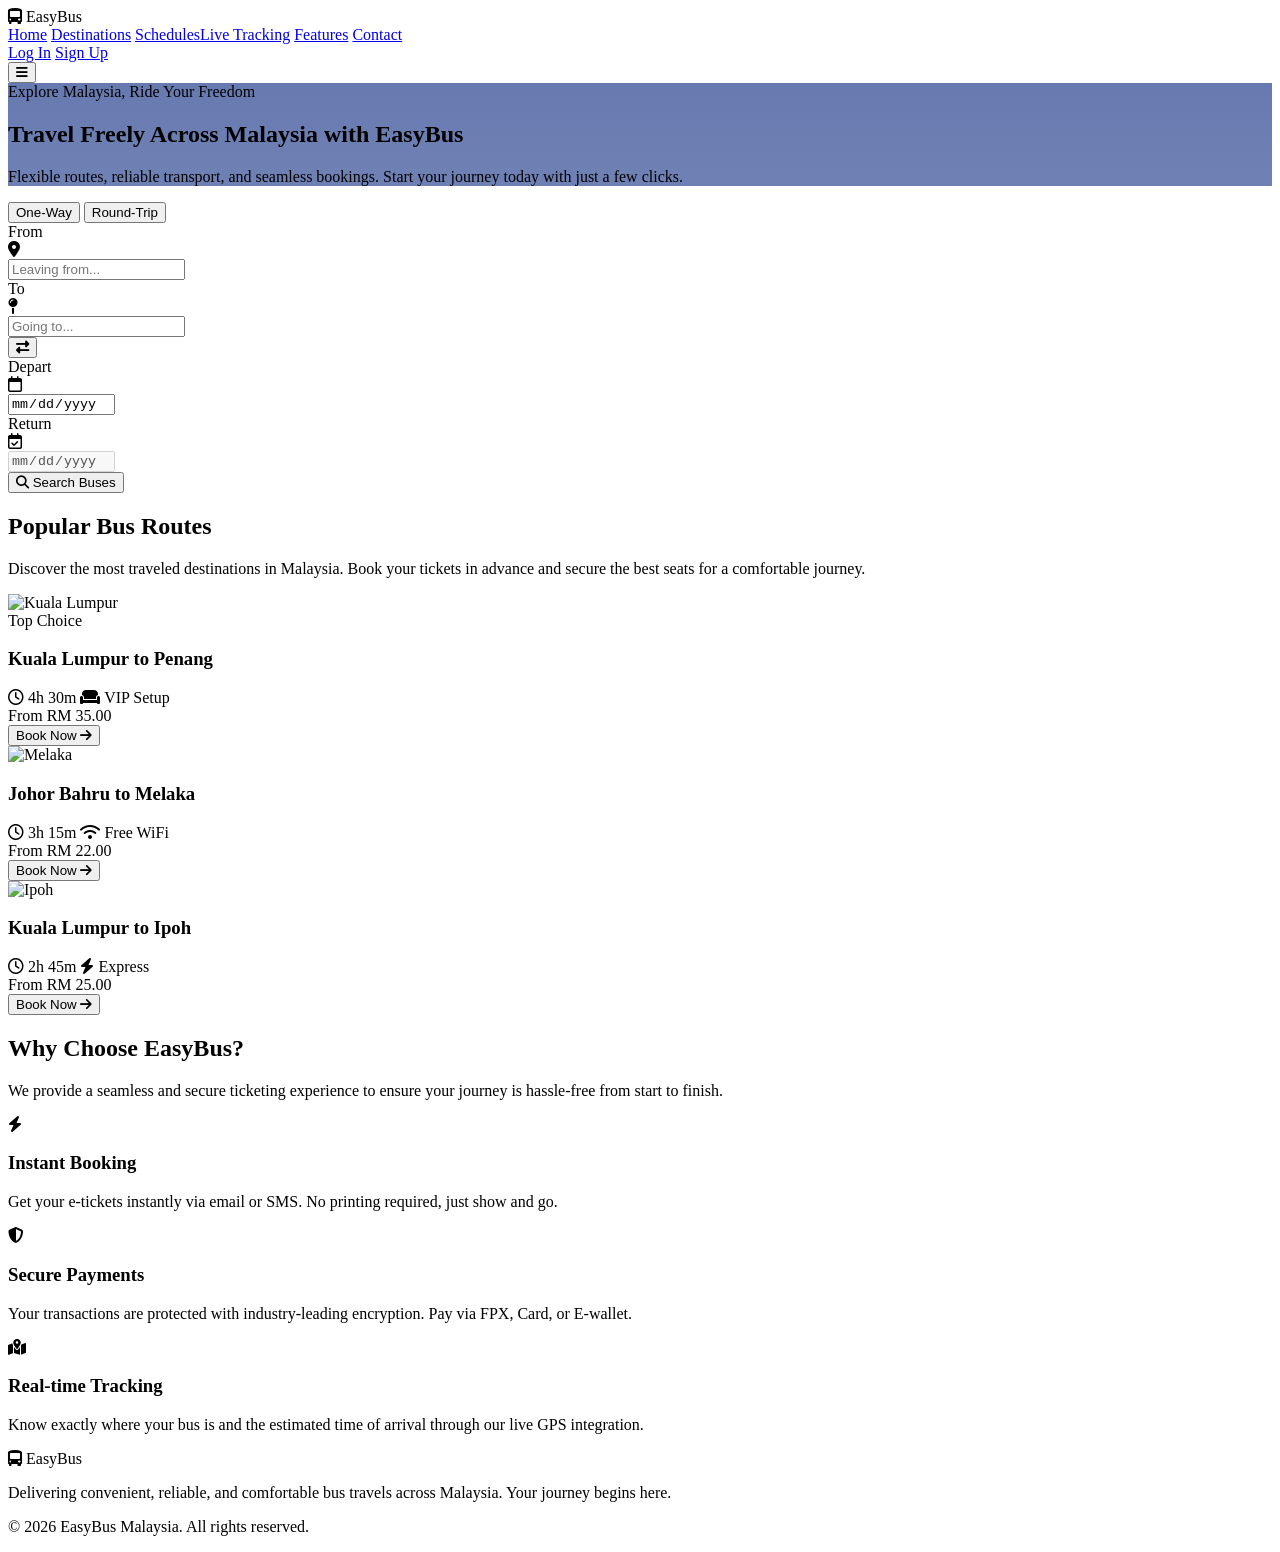
==== frontend/index.html @ eb23461d "Add new frontend pages for schedules, seat selection, and tracking - Created schedules.html for redi" ====
<!DOCTYPE html>
<html lang="en" class="scroll-smooth">
<head>
    <meta charset="UTF-8">
    <meta name="viewport" content="width=device-width, initial-scale=1.0">
    <title>EasyBus | Travel Freely Across Malaysia</title>
    
    <!-- Google Fonts: Poppins for headings, Inter for body -->
    <link href="https://fonts.googleapis.com/css2?family=Inter:wght@300;400;500;600&family=Poppins:wght@500;600;700;800&display=swap" rel="stylesheet">
    
    <!-- Tailwind CSS -->
    <script src="https://cdn.tailwindcss.com"></script>
    
    <!-- FontAwesome for Icons -->
    <link rel="stylesheet" href="https://cdnjs.cloudflare.com/ajax/libs/font-awesome/6.4.0/css/all.min.css">
    
    <!-- Tailwind Configuration -->
    <script>
        tailwind.config = {
            theme: {
                extend: {
                    fontFamily: {
                        sans: ['Inter', 'sans-serif'],
                        heading: ['Poppins', 'sans-serif'],
                    },
                    colors: {
                        primary: '#1e3a8a', // Deep Blue
                        primaryLight: '#3b82f6',
                        accent: '#f59e0b', // Vibrant Amber/Orange
                        accentHover: '#d97706',
                    }
                }
            }
        }
    </script>
    <style>
        /* Custom styles for input date icons */
        input[type="date"]::-webkit-calendar-picker-indicator {
            background: transparent;
            bottom: 0;
            color: transparent;
            cursor: pointer;
            height: auto;
            left: 0;
            position: absolute;
            right: 0;
            top: 0;
            width: auto;
        }
        
        .hero-pattern {
            background-image: linear-gradient(rgba(30, 58, 138, 0.7), rgba(30, 58, 138, 0.4)), url('https://images.unsplash.com/photo-1544620347-c4fd4a3d5957?q=80&w=2069&auto=format&fit=crop');
            background-size: cover;
            background-position: center;
            background-attachment: fixed;
        }
        
        .image-zoom:hover img {
            transform: scale(1.05);
        }
    </style>
</head>
<body class="bg-gray-50 text-gray-800 antialiased font-sans">

    <!-- Navigation Bar -->
    <nav class="absolute w-full z-50 transition-all duration-300 bg-transparent border-b border-white/20">
        <div class="max-w-7xl mx-auto px-4 sm:px-6 lg:px-8">
            <div class="flex justify-between items-center h-20">
                <!-- Logo -->
                <div class="flex-shrink-0 flex items-center cursor-pointer">
                    <i class="fa-solid fa-bus-simple text-3xl text-accent mr-2"></i>
                    <span class="font-heading font-bold text-2xl text-white tracking-tight">Easy<span class="text-accent">Bus</span></span>
                </div>
                
                <!-- Desktop Menu -->
                <div class="hidden md:flex space-x-8 items-center">
                    <a href="index.html" class="text-white hover:text-accent transition-colors font-medium">Home</a>
                    <a href="#destinations" class="text-white hover:text-accent transition-colors font-medium">Destinations</a>
                    <a href="schedule-list.html" class="text-white hover:text-accent transition-colors font-medium">Schedules</a><a href="tracking.html" class="text-white hover:text-accent transition-colors font-medium">Live Tracking</a>
                    <a href="#features" class="text-white hover:text-accent transition-colors font-medium">Features</a>
                    <a href="#" class="text-white hover:text-accent transition-colors font-medium">Contact</a>
                </div>
                
                <!-- Auth Buttons -->
                <div class="hidden md:flex items-center space-x-4">
                    <a href="#" class="text-white font-medium hover:text-accent transition-colors">Log In</a>
                    <a href="#" class="bg-accent hover:bg-accentHover text-white px-5 py-2.5 rounded-full font-medium transition-colors shadow-lg shadow-accent/30">
                        Sign Up
                    </a>
                </div>

                <!-- Mobile menu button -->
                <div class="md:hidden flex items-center">
                    <button class="text-white hover:text-accent focus:outline-none">
                        <i class="fa-solid fa-bars text-2xl"></i>
                    </button>
                </div>
            </div>
        </div>
    </nav>

    <!-- Hero Section -->
    <section class="relative pt-32 pb-48 lg:pt-48 lg:pb-64 hero-pattern flex items-center justify-center text-center px-4">
        <div class="max-w-4xl mx-auto relative z-10">
            <span class="block text-accent font-bold tracking-wider uppercase mb-3 text-sm md:text-base">Explore Malaysia, Ride Your Freedom</span>
            <h1 class="text-4xl md:text-6xl lg:text-7xl font-heading font-bold text-white leading-tight mb-6 drop-shadow-lg">
                Travel Freely Across Malaysia with EasyBus
            </h1>
            <p class="text-lg md:text-xl text-gray-200 mb-10 drop-shadow max-w-2xl mx-auto">
                Flexible routes, reliable transport, and seamless bookings. Start your journey today with just a few clicks.
            </p>
        </div>
    </section>

    <!-- Search Widget (Overlapping Hero) -->
    <section class="relative z-20 max-w-6xl mx-auto px-4 sm:px-6 lg:px-8 -mt-32 lg:-mt-24 mb-20">
        <div class="bg-white rounded-2xl shadow-2xl p-6 lg:p-8 border border-gray-100">
            
            <!-- Tabs -->
            <div class="flex space-x-6 border-b border-gray-200 mb-6 pb-2">
                <button id="tab-one-way" class="text-primary border-b-2 border-primary font-semibold pb-2 px-1 focus:outline-none transition-colors" onclick="setTripType('one-way')">
                    One-Way
                </button>
                <button id="tab-round-trip" class="text-gray-400 border-b-2 border-transparent hover:text-primary font-medium pb-2 px-1 focus:outline-none transition-colors" onclick="setTripType('round-trip')">
                    Round-Trip
                </button>
            </div>

            <!-- Search Form -->
            <form class="grid grid-cols-1 md:grid-cols-2 lg:grid-cols-5 gap-4 items-end">
                
                <!-- From -->
                <div class="relative">
                    <label class="block text-xs font-semibold text-gray-500 uppercase tracking-wide mb-2">From</label>
                    <div class="relative">
                        <div class="absolute inset-y-0 left-0 pl-3 flex items-center pointer-events-none">
                            <i class="fa-solid fa-location-dot text-gray-400"></i>
                        </div>
                        <input type="text" placeholder="Leaving from..." class="w-full pl-10 pr-3 py-3 border border-gray-300 rounded-lg focus:ring-2 focus:ring-primaryLight focus:border-primaryLight outline-none transition-all text-sm font-medium">
                    </div>
                </div>

                <!-- To -->
                <div class="relative">
                    <label class="block text-xs font-semibold text-gray-500 uppercase tracking-wide mb-2">To</label>
                    <div class="relative">
                        <div class="absolute inset-y-0 left-0 pl-3 flex items-center pointer-events-none">
                            <i class="fa-solid fa-map-pin text-gray-400"></i>
                        </div>
                        <input type="text" placeholder="Going to..." class="w-full pl-10 pr-3 py-3 border border-gray-300 rounded-lg focus:ring-2 focus:ring-primaryLight focus:border-primaryLight outline-none transition-all text-sm font-medium">
                    </div>
                    <!-- Swap Button -->
                    <button type="button" class="hidden lg:flex absolute top-8 -left-6 bg-white border border-gray-200 rounded-full w-8 h-8 items-center justify-center text-primary hover:bg-gray-50 shadow-sm z-10 transition-transform hover:scale-110">
                        <i class="fa-solid fa-right-left"></i>
                    </button>
                </div>

                <!-- Departure Date -->
                <div class="relative">
                    <label class="block text-xs font-semibold text-gray-500 uppercase tracking-wide mb-2">Depart</label>
                    <div class="relative">
                        <div class="absolute inset-y-0 left-0 pl-3 flex items-center pointer-events-none">
                            <i class="fa-regular fa-calendar text-gray-400"></i>
                        </div>
                        <input type="date" class="w-full pl-10 pr-3 py-3 border border-gray-300 rounded-lg focus:ring-2 focus:ring-primaryLight focus:border-primaryLight outline-none transition-all text-sm font-medium text-gray-700 bg-white">
                    </div>
                </div>

                <!-- Return Date -->
                <div class="relative opacity-50" id="return-date-container">
                    <label class="block text-xs font-semibold text-gray-500 uppercase tracking-wide mb-2">Return</label>
                    <div class="relative">
                        <div class="absolute inset-y-0 left-0 pl-3 flex items-center pointer-events-none">
                            <i class="fa-regular fa-calendar-check text-gray-400"></i>
                        </div>
                        <input type="date" id="return-date" disabled class="w-full pl-10 pr-3 py-3 border border-gray-300 rounded-lg focus:ring-2 focus:ring-primaryLight focus:border-primaryLight outline-none transition-all text-sm font-medium text-gray-700 bg-gray-50 cursor-not-allowed">
                    </div>
                </div>

                <!-- Search Button & Passengers -->
                <div class="relative flex flex-col justify-end">
                    <button type="button" onclick="window.location.href='schedule-list.html'" class="w-full bg-accent hover:bg-accentHover text-white py-3 px-4 rounded-lg font-bold text-lg transition-all shadow-lg shadow-accent/30 flex items-center justify-center gap-2 h-[46px] cursor-pointer">
                        <i class="fa-solid fa-magnifying-glass"></i> Search Buses
                    </button>
                </div>

            </form>
        </div>
    </section>

    <!-- Popular Routes Section -->
    <section id="destinations" class="py-16 bg-gray-50">
        <div class="max-w-7xl mx-auto px-4 sm:px-6 lg:px-8">
            <div class="text-center mb-12">
                <h2 class="text-3xl md:text-4xl font-heading font-bold text-primary mb-4">Popular Bus Routes</h2>
                <p class="text-gray-500 max-w-2xl mx-auto">Discover the most traveled destinations in Malaysia. Book your tickets in advance and secure the best seats for a comfortable journey.</p>
            </div>

            <div class="grid grid-cols-1 md:grid-cols-3 gap-8">
                
                <!-- Card 1 -->
                <div class="bg-white rounded-2xl overflow-hidden shadow-md hover:shadow-xl transition-shadow duration-300 image-zoom border border-gray-100 group">
                    <div class="h-56 overflow-hidden relative">
                        <img src="https://images.unsplash.com/photo-1596422846543-74c6fc0e240e?q=80&w=2000&auto=format&fit=crop" alt="Kuala Lumpur" class="w-full h-full object-cover transition-transform duration-500">
                        <div class="absolute top-4 right-4 bg-white/90 backdrop-blur px-3 py-1 rounded-full text-xs font-bold text-primary shadow-sm">
                            Top Choice
                        </div>
                    </div>
                    <div class="p-6">
                        <div class="flex justify-between items-center mb-2">
                            <h3 class="text-xl font-bold text-gray-800">Kuala Lumpur to Penang</h3>
                        </div>
                        <div class="flex items-center gap-4 text-sm text-gray-500 mb-4">
                            <span class="flex items-center gap-1"><i class="fa-regular fa-clock text-accent"></i> 4h 30m</span>
                            <span class="flex items-center gap-1"><i class="fa-solid fa-couch text-accent"></i> VIP Setup</span>
                        </div>
                        <div class="flex justify-between items-center mt-4 pt-4 border-t border-gray-100">
                            <div class="text-gray-500 text-sm">From <span class="text-xl font-bold text-primary block">RM 35.00</span></div>
                            <button onclick="window.location.href='seat-selection.html'" class="text-accent font-semibold group-hover:text-primary transition-colors flex items-center gap-2 cursor-pointer">Book Now <i class="fa-solid fa-arrow-right"></i></button>
                        </div>
                    </div>
                </div>

                <!-- Card 2 -->
                <div class="bg-white rounded-2xl overflow-hidden shadow-md hover:shadow-xl transition-shadow duration-300 image-zoom border border-gray-100 group">
                    <div class="h-56 overflow-hidden relative">
                        <img src="https://images.unsplash.com/photo-1582298681142-83b63294c653?q=80&w=2000&auto=format&fit=crop" alt="Melaka" class="w-full h-full object-cover transition-transform duration-500">
                    </div>
                    <div class="p-6">
                        <div class="flex justify-between items-center mb-2">
                            <h3 class="text-xl font-bold text-gray-800">Johor Bahru to Melaka</h3>
                        </div>
                        <div class="flex items-center gap-4 text-sm text-gray-500 mb-4">
                            <span class="flex items-center gap-1"><i class="fa-regular fa-clock text-accent"></i> 3h 15m</span>
                            <span class="flex items-center gap-1"><i class="fa-solid fa-wifi text-accent"></i> Free WiFi</span>
                        </div>
                        <div class="flex justify-between items-center mt-4 pt-4 border-t border-gray-100">
                            <div class="text-gray-500 text-sm">From <span class="text-xl font-bold text-primary block">RM 22.00</span></div>
                            <button onclick="window.location.href='seat-selection.html'" class="text-accent font-semibold group-hover:text-primary transition-colors flex items-center gap-2 cursor-pointer">Book Now <i class="fa-solid fa-arrow-right"></i></button>
                        </div>
                    </div>
                </div>

                <!-- Card 3 -->
                <div class="bg-white rounded-2xl overflow-hidden shadow-md hover:shadow-xl transition-shadow duration-300 image-zoom border border-gray-100 group">
                    <div class="h-56 overflow-hidden relative">
                        <img src="https://images.unsplash.com/photo-1528644498305-65c2763f03a6?q=80&w=2000&auto=format&fit=crop" alt="Ipoh" class="w-full h-full object-cover transition-transform duration-500">
                    </div>
                    <div class="p-6">
                        <div class="flex justify-between items-center mb-2">
                            <h3 class="text-xl font-bold text-gray-800">Kuala Lumpur to Ipoh</h3>
                        </div>
                        <div class="flex items-center gap-4 text-sm text-gray-500 mb-4">
                            <span class="flex items-center gap-1"><i class="fa-regular fa-clock text-accent"></i> 2h 45m</span>
                            <span class="flex items-center gap-1"><i class="fa-solid fa-bolt text-accent"></i> Express</span>
                        </div>
                        <div class="flex justify-between items-center mt-4 pt-4 border-t border-gray-100">
                            <div class="text-gray-500 text-sm">From <span class="text-xl font-bold text-primary block">RM 25.00</span></div>
                            <button onclick="window.location.href='seat-selection.html'" class="text-accent font-semibold group-hover:text-primary transition-colors flex items-center gap-2 cursor-pointer">Book Now <i class="fa-solid fa-arrow-right"></i></button>
                        </div>
                    </div>
                </div>

            </div>
        </div>
    </section>

    <!-- Interactive Features Section -->
    <section id="features" class="py-16 bg-white border-t border-gray-100">
        <div class="max-w-7xl mx-auto px-4 sm:px-6 lg:px-8">
            <div class="text-center mb-16">
                <h2 class="text-3xl md:text-4xl font-heading font-bold text-primary mb-4">Why Choose EasyBus?</h2>
                <p class="text-gray-500 max-w-2xl mx-auto">We provide a seamless and secure ticketing experience to ensure your journey is hassle-free from start to finish.</p>
            </div>

            <div class="grid grid-cols-1 md:grid-cols-3 gap-10 text-center">
                <!-- Feature 1 -->
                <div class="p-6 rounded-2xl hover:bg-gray-50 transition-colors">
                    <div class="w-20 h-20 mx-auto bg-blue-50 text-primary rounded-full flex items-center justify-center text-3xl mb-6 shadow-sm">
                        <i class="fa-solid fa-bolt"></i>
                    </div>
                    <h3 class="text-xl font-bold text-gray-800 mb-3">Instant Booking</h3>
                    <p class="text-gray-500">Get your e-tickets instantly via email or SMS. No printing required, just show and go.</p>
                </div>

                <!-- Feature 2 -->
                <div class="p-6 rounded-2xl hover:bg-gray-50 transition-colors">
                    <div class="w-20 h-20 mx-auto bg-blue-50 text-primary rounded-full flex items-center justify-center text-3xl mb-6 shadow-sm">
                        <i class="fa-solid fa-shield-halved"></i>
                    </div>
                    <h3 class="text-xl font-bold text-gray-800 mb-3">Secure Payments</h3>
                    <p class="text-gray-500">Your transactions are protected with industry-leading encryption. Pay via FPX, Card, or E-wallet.</p>
                </div>

                <!-- Feature 3 -->
                <div class="p-6 rounded-2xl hover:bg-gray-50 transition-colors">
                    <div class="w-20 h-20 mx-auto bg-blue-50 text-primary rounded-full flex items-center justify-center text-3xl mb-6 shadow-sm">
                        <i class="fa-solid fa-map-location-dot"></i>
                    </div>
                    <h3 class="text-xl font-bold text-gray-800 mb-3">Real-time Tracking</h3>
                    <p class="text-gray-500">Know exactly where your bus is and the estimated time of arrival through our live GPS integration.</p>
                </div>
            </div>
        </div>
    </section>

    <!-- Footer -->
    <footer class="bg-primary text-white py-12 border-t-4 border-accent">
        <div class="max-w-7xl mx-auto px-4 sm:px-6 lg:px-8 text-center md:text-left flex flex-col md:flex-row justify-between items-center gap-6">
            <div>
                <div class="flex items-center justify-center md:justify-start mb-4">
                    <i class="fa-solid fa-bus-simple text-2xl text-accent mr-2"></i>
                    <span class="font-heading font-bold text-xl text-white tracking-tight">Easy<span class="text-accent">Bus</span></span>
                </div>
                <p class="text-blue-200 text-sm max-w-sm">Delivering convenient, reliable, and comfortable bus travels across Malaysia. Your journey begins here.</p>
            </div>
            
            <div class="text-blue-200 text-sm">
                <p>&copy; 2026 EasyBus Malaysia. All rights reserved.</p>
            </div>
        </div>
    </footer>

    <!-- Interactive Script -->
    <script>
        // Simple logic to toggle Return Date field based on trip type
        function setTripType(type) {
            const oneWayTab = document.getElementById('tab-one-way');
            const roundTripTab = document.getElementById('tab-round-trip');
            const returnContainer = document.getElementById('return-date-container');
            const returnInput = document.getElementById('return-date');

            if (type === 'one-way') {
                // Style Active Tab
                oneWayTab.classList.add('text-primary', 'border-primary', 'font-semibold');
                oneWayTab.classList.remove('text-gray-400', 'border-transparent', 'font-medium');
                
                // Style Inactive Tab
                roundTripTab.classList.remove('text-primary', 'border-primary', 'font-semibold');
                roundTripTab.classList.add('text-gray-400', 'border-transparent', 'font-medium');
                
                // Disable Return Date
                returnContainer.classList.add('opacity-50');
                returnInput.disabled = true;
                returnInput.classList.add('bg-gray-50', 'cursor-not-allowed');
                returnInput.classList.remove('bg-white');
                returnInput.value = "";
                
            } else {
                // Style Active Tab
                roundTripTab.classList.add('text-primary', 'border-primary', 'font-semibold');
                roundTripTab.classList.remove('text-gray-400', 'border-transparent', 'font-medium');
                
                // Style Inactive Tab
                oneWayTab.classList.remove('text-primary', 'border-primary', 'font-semibold');
                oneWayTab.classList.add('text-gray-400', 'border-transparent', 'font-medium');
                
                // Enable Return Date
                returnContainer.classList.remove('opacity-50');
                returnInput.disabled = false;
                returnInput.classList.remove('bg-gray-50', 'cursor-not-allowed');
                returnInput.classList.add('bg-white');
            }
        }
    </script>
</body>
</html>
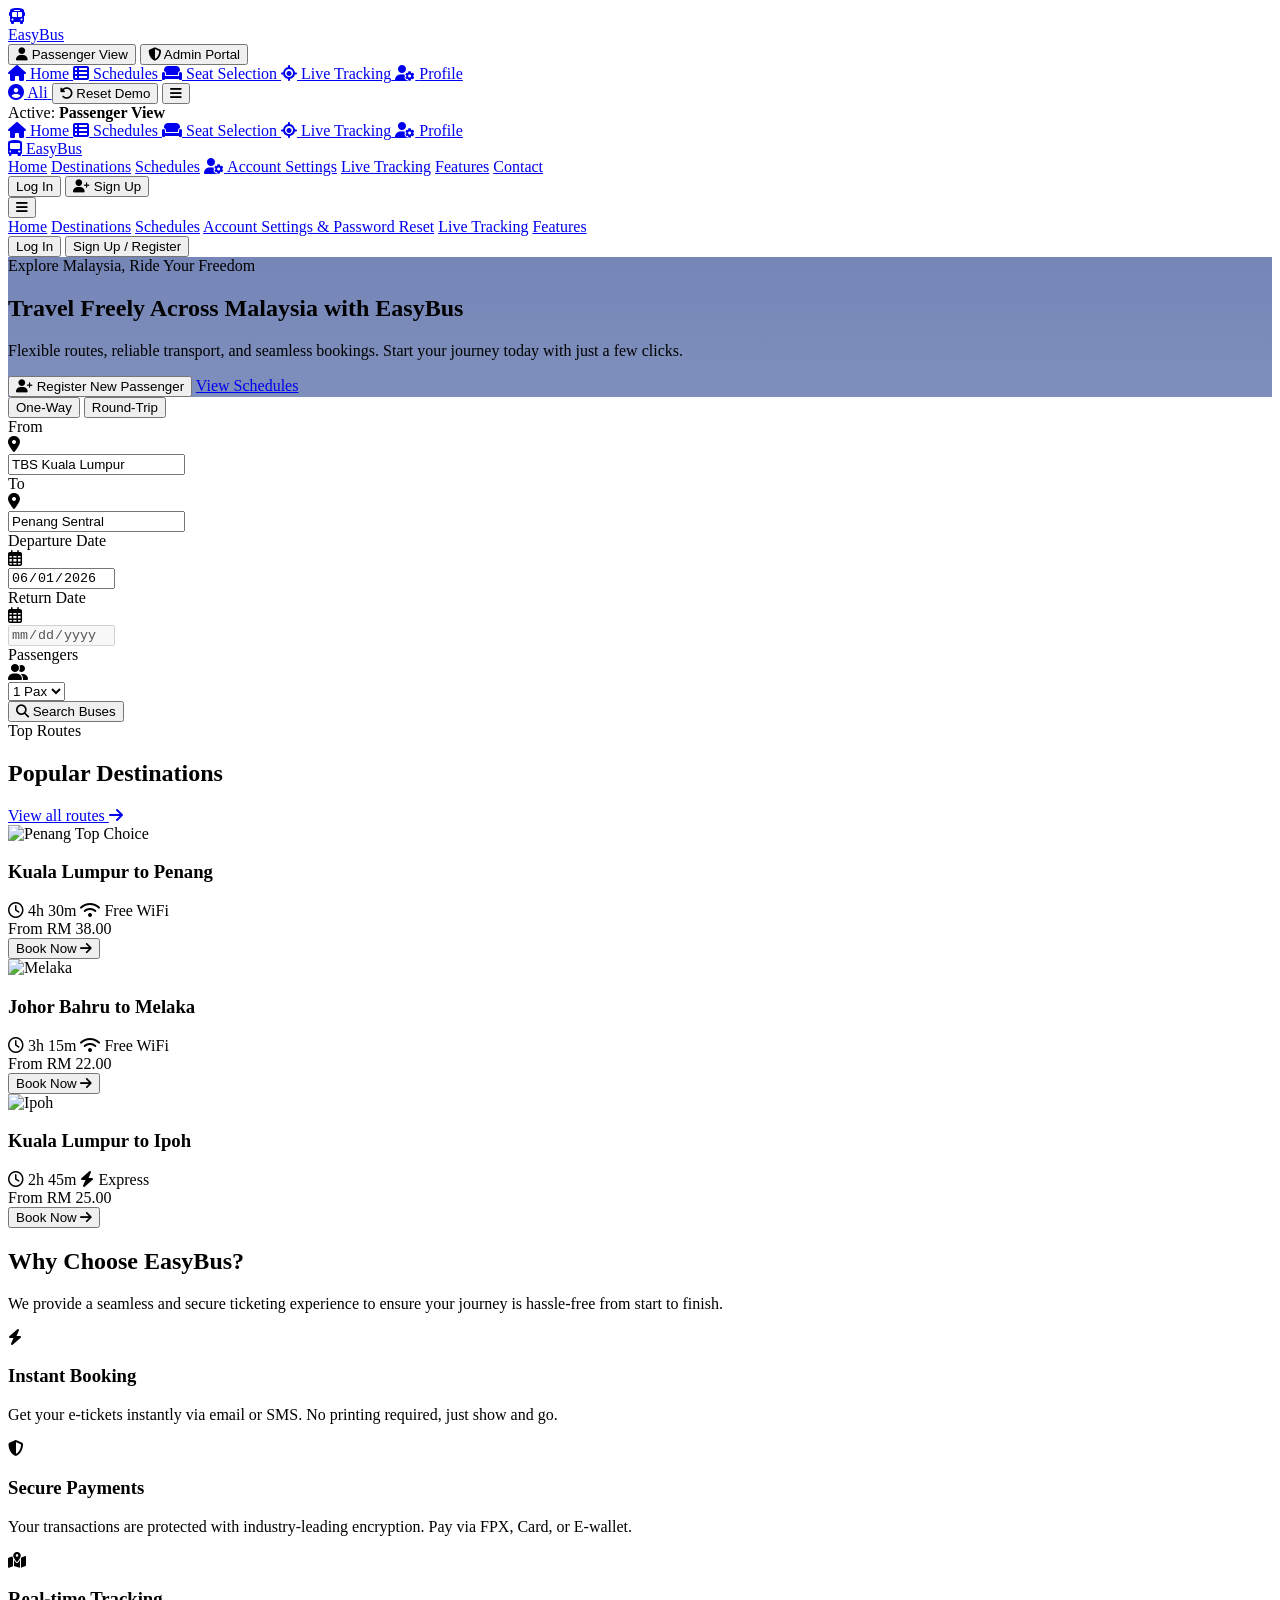
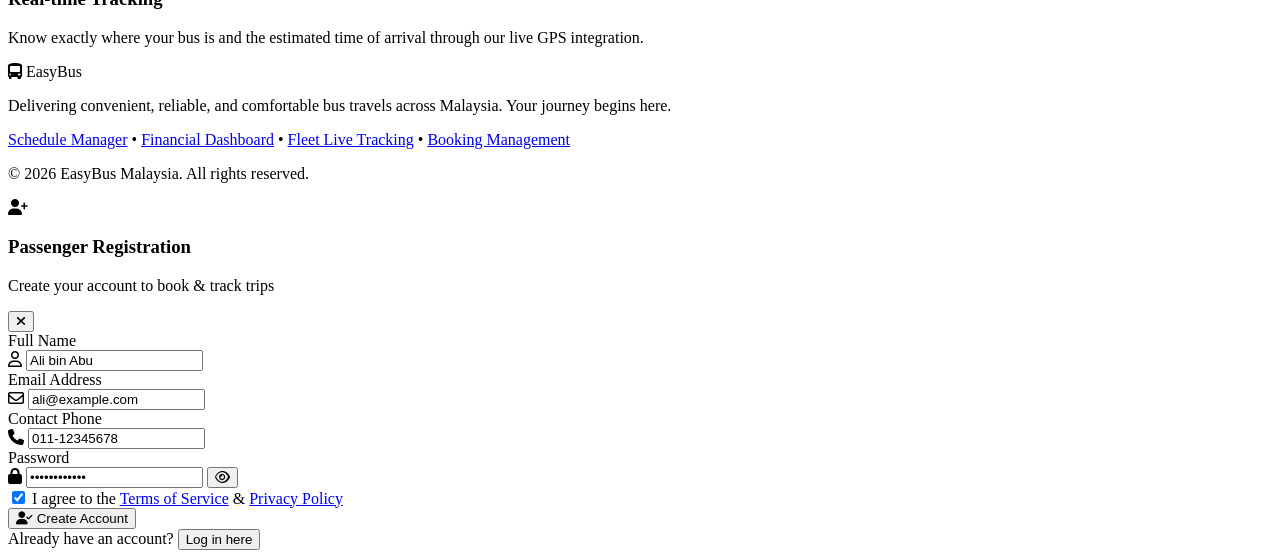
==== commit 951363c3: "Add financial dashboard and fleet registration panel HTML files - Created `financial-dashboard.html`" ====
--- a/frontend/index.html
+++ b/frontend/index.html
@@ -6,7 +6,7 @@
     <title>EasyBus | Travel Freely Across Malaysia</title>
     
     <!-- Google Fonts: Poppins for headings, Inter for body -->
-    <link href="https://fonts.googleapis.com/css2?family=Inter:wght@300;400;500;600&family=Poppins:wght@500;600;700;800&display=swap" rel="stylesheet">
+    <link href="https://fonts.googleapis.com/css2?family=Inter:wght@300;400;500;600;700&family=Poppins:wght@500;600;700;800&display=swap" rel="stylesheet">
     
     <!-- Tailwind CSS -->
     <script src="https://cdn.tailwindcss.com"></script>
@@ -33,6 +33,10 @@
             }
         }
     </script>
+    <!-- EasyBus State Store & Unified Navigation -->
+    <script src="assets/js/easybus-store.js"></script>
+    <script src="assets/js/easybus-nav.js"></script>
+
     <style>
         /* Custom styles for input date icons */
         input[type="date"]::-webkit-calendar-picker-indicator {
@@ -58,43 +62,79 @@
         .image-zoom:hover img {
             transform: scale(1.05);
         }
+
+        /* Toast slide animation */
+        @keyframes slideIn {
+            from { transform: translateY(-100%) scale(0.9); opacity: 0; }
+            to { transform: translateY(0) scale(1); opacity: 1; }
+        }
+        .toast-animate {
+            animation: slideIn 0.3s cubic-bezier(0.16, 1, 0.3, 1) forwards;
+        }
     </style>
 </head>
-<body class="bg-gray-50 text-gray-800 antialiased font-sans">
+<body class="bg-gray-50 text-gray-800 antialiased font-sans selection:bg-accent selection:text-white">
+
+    <!-- Toast Notification Container -->
+    <div id="toastContainer" class="fixed top-5 right-5 z-50 flex flex-col gap-3 max-w-sm w-full pointer-events-none"></div>
 
     <!-- Navigation Bar -->
-    <nav class="absolute w-full z-50 transition-all duration-300 bg-transparent border-b border-white/20">
+    <nav class="absolute w-full z-40 transition-all duration-300 bg-transparent border-b border-white/20">
         <div class="max-w-7xl mx-auto px-4 sm:px-6 lg:px-8">
             <div class="flex justify-between items-center h-20">
                 <!-- Logo -->
-                <div class="flex-shrink-0 flex items-center cursor-pointer">
+                <a href="index.html" class="flex-shrink-0 flex items-center cursor-pointer hover:opacity-90 transition">
                     <i class="fa-solid fa-bus-simple text-3xl text-accent mr-2"></i>
                     <span class="font-heading font-bold text-2xl text-white tracking-tight">Easy<span class="text-accent">Bus</span></span>
-                </div>
+                </a>
                 
                 <!-- Desktop Menu -->
                 <div class="hidden md:flex space-x-8 items-center">
                     <a href="index.html" class="text-white hover:text-accent transition-colors font-medium">Home</a>
                     <a href="#destinations" class="text-white hover:text-accent transition-colors font-medium">Destinations</a>
-                    <a href="schedule-list.html" class="text-white hover:text-accent transition-colors font-medium">Schedules</a><a href="tracking.html" class="text-white hover:text-accent transition-colors font-medium">Live Tracking</a>
+                    <a href="schedule-list.html" class="text-white hover:text-accent transition-colors font-medium">Schedules</a>
+                    <a href="account-settings.html" class="text-white hover:text-accent transition-colors font-medium flex items-center gap-1.5"><i class="fa-solid fa-user-gear text-xs text-accent"></i> <span>Account Settings</span></a>
+                    <a href="tracking.html" class="text-white hover:text-accent transition-colors font-medium">Live Tracking</a>
                     <a href="#features" class="text-white hover:text-accent transition-colors font-medium">Features</a>
                     <a href="#" class="text-white hover:text-accent transition-colors font-medium">Contact</a>
                 </div>
                 
-                <!-- Auth Buttons -->
-                <div class="hidden md:flex items-center space-x-4">
-                    <a href="#" class="text-white font-medium hover:text-accent transition-colors">Log In</a>
-                    <a href="#" class="bg-accent hover:bg-accentHover text-white px-5 py-2.5 rounded-full font-medium transition-colors shadow-lg shadow-accent/30">
-                        Sign Up
-                    </a>
+                <!-- Auth Buttons (Desktop) -->
+                <div id="navAuthArea" class="hidden md:flex items-center space-x-4">
+                    <button type="button" onclick="openRegisterModal('login')" class="text-white font-medium hover:text-accent transition-colors cursor-pointer">
+                        Log In
+                    </button>
+                    <!-- Trigger for Function 3: Passenger Registration Form Modal -->
+                    <button type="button" onclick="openRegisterModal('register')" class="bg-accent hover:bg-accentHover text-white px-5 py-2.5 rounded-full font-medium transition-colors shadow-lg shadow-accent/30 cursor-pointer flex items-center gap-2">
+                        <i class="fa-solid fa-user-plus text-sm"></i>
+                        <span>Sign Up</span>
+                    </button>
                 </div>
 
                 <!-- Mobile menu button -->
                 <div class="md:hidden flex items-center">
-                    <button class="text-white hover:text-accent focus:outline-none">
+                    <button type="button" onclick="toggleMobileMenu()" class="text-white hover:text-accent focus:outline-none p-2">
                         <i class="fa-solid fa-bars text-2xl"></i>
                     </button>
                 </div>
+            </div>
+        </div>
+
+        <!-- Mobile Drawer -->
+        <div id="mobileMenu" class="hidden md:hidden bg-primary/95 backdrop-blur-md border-b border-white/10 px-4 pt-2 pb-6 space-y-3">
+            <a href="index.html" class="block text-white hover:text-accent py-2 font-medium">Home</a>
+            <a href="#destinations" class="block text-white hover:text-accent py-2 font-medium">Destinations</a>
+            <a href="schedule-list.html" class="block text-white hover:text-accent py-2 font-medium">Schedules</a>
+            <a href="account-settings.html" class="block text-white hover:text-accent py-2 font-medium">Account Settings & Password Reset</a>
+            <a href="tracking.html" class="block text-white hover:text-accent py-2 font-medium">Live Tracking</a>
+            <a href="#features" class="block text-white hover:text-accent py-2 font-medium">Features</a>
+            <div class="pt-4 border-t border-white/20 flex flex-col gap-2">
+                <button type="button" onclick="openRegisterModal('login')" class="w-full text-center py-2.5 text-white font-medium hover:bg-white/10 rounded-xl transition">
+                    Log In
+                </button>
+                <button type="button" onclick="openRegisterModal('register')" class="w-full text-center py-2.5 bg-accent hover:bg-accentHover text-white font-bold rounded-xl shadow">
+                    Sign Up / Register
+                </button>
             </div>
         </div>
     </nav>
@@ -109,6 +149,15 @@
             <p class="text-lg md:text-xl text-gray-200 mb-10 drop-shadow max-w-2xl mx-auto">
                 Flexible routes, reliable transport, and seamless bookings. Start your journey today with just a few clicks.
             </p>
+            <div class="flex items-center justify-center gap-4 flex-wrap">
+                <button type="button" onclick="openRegisterModal('register')" class="bg-accent hover:bg-accentHover text-white px-6 py-3 rounded-xl font-bold shadow-xl shadow-accent/30 transition transform hover:-translate-y-0.5 flex items-center gap-2">
+                    <i class="fa-solid fa-user-plus"></i>
+                    <span>Register New Passenger</span>
+                </button>
+                <a href="schedule-list.html" class="bg-white/15 hover:bg-white/25 text-white border border-white/30 backdrop-blur-sm px-6 py-3 rounded-xl font-semibold transition">
+                    View Schedules
+                </a>
+            </div>
         </div>
     </section>
 
@@ -127,7 +176,7 @@
             </div>
 
             <!-- Search Form -->
-            <form class="grid grid-cols-1 md:grid-cols-2 lg:grid-cols-5 gap-4 items-end">
+            <form class="grid grid-cols-1 md:grid-cols-2 lg:grid-cols-6 gap-4 items-end" onsubmit="handleSearchSubmit(event)">
                 
                 <!-- From -->
                 <div class="relative">
@@ -136,7 +185,7 @@
                         <div class="absolute inset-y-0 left-0 pl-3 flex items-center pointer-events-none">
                             <i class="fa-solid fa-location-dot text-gray-400"></i>
                         </div>
-                        <input type="text" placeholder="Leaving from..." class="w-full pl-10 pr-3 py-3 border border-gray-300 rounded-lg focus:ring-2 focus:ring-primaryLight focus:border-primaryLight outline-none transition-all text-sm font-medium">
+                        <input type="text" id="searchOrigin" name="from" placeholder="Leaving from..." value="TBS Kuala Lumpur" class="w-full pl-10 pr-3 py-3 border border-gray-300 rounded-lg focus:ring-2 focus:ring-primaryLight focus:border-primaryLight outline-none transition-all text-sm font-medium">
                     </div>
                 </div>
 
@@ -145,42 +194,55 @@
                     <label class="block text-xs font-semibold text-gray-500 uppercase tracking-wide mb-2">To</label>
                     <div class="relative">
                         <div class="absolute inset-y-0 left-0 pl-3 flex items-center pointer-events-none">
-                            <i class="fa-solid fa-map-pin text-gray-400"></i>
+                            <i class="fa-solid fa-location-dot text-accent"></i>
                         </div>
-                        <input type="text" placeholder="Going to..." class="w-full pl-10 pr-3 py-3 border border-gray-300 rounded-lg focus:ring-2 focus:ring-primaryLight focus:border-primaryLight outline-none transition-all text-sm font-medium">
-                    </div>
-                    <!-- Swap Button -->
-                    <button type="button" class="hidden lg:flex absolute top-8 -left-6 bg-white border border-gray-200 rounded-full w-8 h-8 items-center justify-center text-primary hover:bg-gray-50 shadow-sm z-10 transition-transform hover:scale-110">
-                        <i class="fa-solid fa-right-left"></i>
-                    </button>
+                        <input type="text" id="searchDestination" name="to" placeholder="Going to..." value="Penang Sentral" class="w-full pl-10 pr-3 py-3 border border-gray-300 rounded-lg focus:ring-2 focus:ring-primaryLight focus:border-primaryLight outline-none transition-all text-sm font-medium">
+                    </div>
                 </div>
 
                 <!-- Departure Date -->
                 <div class="relative">
-                    <label class="block text-xs font-semibold text-gray-500 uppercase tracking-wide mb-2">Depart</label>
+                    <label class="block text-xs font-semibold text-gray-500 uppercase tracking-wide mb-2">Departure Date</label>
                     <div class="relative">
                         <div class="absolute inset-y-0 left-0 pl-3 flex items-center pointer-events-none">
-                            <i class="fa-regular fa-calendar text-gray-400"></i>
+                            <i class="fa-regular fa-calendar-days text-gray-400"></i>
                         </div>
-                        <input type="date" class="w-full pl-10 pr-3 py-3 border border-gray-300 rounded-lg focus:ring-2 focus:ring-primaryLight focus:border-primaryLight outline-none transition-all text-sm font-medium text-gray-700 bg-white">
+                        <input type="date" id="searchDepartureDate" name="date" value="2026-06-01" class="w-full pl-10 pr-3 py-3 border border-gray-300 rounded-lg focus:ring-2 focus:ring-primaryLight focus:border-primaryLight outline-none transition-all text-sm font-medium text-gray-700">
                     </div>
                 </div>
 
                 <!-- Return Date -->
-                <div class="relative opacity-50" id="return-date-container">
-                    <label class="block text-xs font-semibold text-gray-500 uppercase tracking-wide mb-2">Return</label>
+                <div id="return-date-container" class="relative opacity-50">
+                    <label class="block text-xs font-semibold text-gray-500 uppercase tracking-wide mb-2">Return Date</label>
                     <div class="relative">
                         <div class="absolute inset-y-0 left-0 pl-3 flex items-center pointer-events-none">
-                            <i class="fa-regular fa-calendar-check text-gray-400"></i>
+                            <i class="fa-regular fa-calendar-days text-gray-400"></i>
                         </div>
-                        <input type="date" id="return-date" disabled class="w-full pl-10 pr-3 py-3 border border-gray-300 rounded-lg focus:ring-2 focus:ring-primaryLight focus:border-primaryLight outline-none transition-all text-sm font-medium text-gray-700 bg-gray-50 cursor-not-allowed">
-                    </div>
-                </div>
-
-                <!-- Search Button & Passengers -->
-                <div class="relative flex flex-col justify-end">
-                    <button type="button" onclick="window.location.href='schedule-list.html'" class="w-full bg-accent hover:bg-accentHover text-white py-3 px-4 rounded-lg font-bold text-lg transition-all shadow-lg shadow-accent/30 flex items-center justify-center gap-2 h-[46px] cursor-pointer">
-                        <i class="fa-solid fa-magnifying-glass"></i> Search Buses
+                        <input type="date" id="return-date" name="returnDate" disabled class="w-full pl-10 pr-3 py-3 border border-gray-300 rounded-lg focus:ring-2 focus:ring-primaryLight focus:border-primaryLight outline-none transition-all text-sm font-medium text-gray-700 bg-gray-50 cursor-not-allowed">
+                    </div>
+                </div>
+
+                <!-- Passengers (Pax) -->
+                <div class="relative">
+                    <label class="block text-xs font-semibold text-gray-500 uppercase tracking-wide mb-2">Passengers</label>
+                    <div class="relative">
+                        <div class="absolute inset-y-0 left-0 pl-3 flex items-center pointer-events-none">
+                            <i class="fa-solid fa-user-group text-gray-400"></i>
+                        </div>
+                        <select id="searchPassengers" name="pax" class="w-full pl-10 pr-3 py-3 border border-gray-300 rounded-lg focus:ring-2 focus:ring-primaryLight focus:border-primaryLight outline-none transition-all text-sm font-medium text-gray-700 bg-white cursor-pointer">
+                            <option value="1" selected>1 Pax</option>
+                            <option value="2">2 Pax</option>
+                            <option value="3">3 Pax</option>
+                            <option value="4">4 Pax</option>
+                        </select>
+                    </div>
+                </div>
+
+                <!-- Search Button -->
+                <div>
+                    <button type="submit" class="w-full bg-accent hover:bg-accentHover text-white font-medium py-3 px-4 rounded-lg transition-colors shadow-lg shadow-accent/30 flex items-center justify-center space-x-2 cursor-pointer">
+                        <i class="fa-solid fa-magnifying-glass"></i>
+                        <span>Search Buses</span>
                     </button>
                 </div>
 
@@ -188,80 +250,81 @@
         </div>
     </section>
 
-    <!-- Popular Routes Section -->
-    <section id="destinations" class="py-16 bg-gray-50">
-        <div class="max-w-7xl mx-auto px-4 sm:px-6 lg:px-8">
-            <div class="text-center mb-12">
-                <h2 class="text-3xl md:text-4xl font-heading font-bold text-primary mb-4">Popular Bus Routes</h2>
-                <p class="text-gray-500 max-w-2xl mx-auto">Discover the most traveled destinations in Malaysia. Book your tickets in advance and secure the best seats for a comfortable journey.</p>
-            </div>
-
-            <div class="grid grid-cols-1 md:grid-cols-3 gap-8">
-                
-                <!-- Card 1 -->
-                <div class="bg-white rounded-2xl overflow-hidden shadow-md hover:shadow-xl transition-shadow duration-300 image-zoom border border-gray-100 group">
-                    <div class="h-56 overflow-hidden relative">
-                        <img src="https://images.unsplash.com/photo-1596422846543-74c6fc0e240e?q=80&w=2000&auto=format&fit=crop" alt="Kuala Lumpur" class="w-full h-full object-cover transition-transform duration-500">
-                        <div class="absolute top-4 right-4 bg-white/90 backdrop-blur px-3 py-1 rounded-full text-xs font-bold text-primary shadow-sm">
-                            Top Choice
-                        </div>
-                    </div>
-                    <div class="p-6">
-                        <div class="flex justify-between items-center mb-2">
-                            <h3 class="text-xl font-bold text-gray-800">Kuala Lumpur to Penang</h3>
-                        </div>
-                        <div class="flex items-center gap-4 text-sm text-gray-500 mb-4">
-                            <span class="flex items-center gap-1"><i class="fa-regular fa-clock text-accent"></i> 4h 30m</span>
-                            <span class="flex items-center gap-1"><i class="fa-solid fa-couch text-accent"></i> VIP Setup</span>
-                        </div>
-                        <div class="flex justify-between items-center mt-4 pt-4 border-t border-gray-100">
-                            <div class="text-gray-500 text-sm">From <span class="text-xl font-bold text-primary block">RM 35.00</span></div>
-                            <button onclick="window.location.href='seat-selection.html'" class="text-accent font-semibold group-hover:text-primary transition-colors flex items-center gap-2 cursor-pointer">Book Now <i class="fa-solid fa-arrow-right"></i></button>
-                        </div>
-                    </div>
-                </div>
-
-                <!-- Card 2 -->
-                <div class="bg-white rounded-2xl overflow-hidden shadow-md hover:shadow-xl transition-shadow duration-300 image-zoom border border-gray-100 group">
-                    <div class="h-56 overflow-hidden relative">
-                        <img src="https://images.unsplash.com/photo-1582298681142-83b63294c653?q=80&w=2000&auto=format&fit=crop" alt="Melaka" class="w-full h-full object-cover transition-transform duration-500">
-                    </div>
-                    <div class="p-6">
-                        <div class="flex justify-between items-center mb-2">
-                            <h3 class="text-xl font-bold text-gray-800">Johor Bahru to Melaka</h3>
-                        </div>
-                        <div class="flex items-center gap-4 text-sm text-gray-500 mb-4">
-                            <span class="flex items-center gap-1"><i class="fa-regular fa-clock text-accent"></i> 3h 15m</span>
-                            <span class="flex items-center gap-1"><i class="fa-solid fa-wifi text-accent"></i> Free WiFi</span>
-                        </div>
-                        <div class="flex justify-between items-center mt-4 pt-4 border-t border-gray-100">
-                            <div class="text-gray-500 text-sm">From <span class="text-xl font-bold text-primary block">RM 22.00</span></div>
-                            <button onclick="window.location.href='seat-selection.html'" class="text-accent font-semibold group-hover:text-primary transition-colors flex items-center gap-2 cursor-pointer">Book Now <i class="fa-solid fa-arrow-right"></i></button>
-                        </div>
-                    </div>
-                </div>
-
-                <!-- Card 3 -->
-                <div class="bg-white rounded-2xl overflow-hidden shadow-md hover:shadow-xl transition-shadow duration-300 image-zoom border border-gray-100 group">
-                    <div class="h-56 overflow-hidden relative">
-                        <img src="https://images.unsplash.com/photo-1528644498305-65c2763f03a6?q=80&w=2000&auto=format&fit=crop" alt="Ipoh" class="w-full h-full object-cover transition-transform duration-500">
-                    </div>
-                    <div class="p-6">
-                        <div class="flex justify-between items-center mb-2">
-                            <h3 class="text-xl font-bold text-gray-800">Kuala Lumpur to Ipoh</h3>
-                        </div>
-                        <div class="flex items-center gap-4 text-sm text-gray-500 mb-4">
-                            <span class="flex items-center gap-1"><i class="fa-regular fa-clock text-accent"></i> 2h 45m</span>
-                            <span class="flex items-center gap-1"><i class="fa-solid fa-bolt text-accent"></i> Express</span>
-                        </div>
-                        <div class="flex justify-between items-center mt-4 pt-4 border-t border-gray-100">
-                            <div class="text-gray-500 text-sm">From <span class="text-xl font-bold text-primary block">RM 25.00</span></div>
-                            <button onclick="window.location.href='seat-selection.html'" class="text-accent font-semibold group-hover:text-primary transition-colors flex items-center gap-2 cursor-pointer">Book Now <i class="fa-solid fa-arrow-right"></i></button>
-                        </div>
-                    </div>
-                </div>
-
-            </div>
+    <!-- Popular Destinations Section -->
+    <section id="destinations" class="py-12 max-w-7xl mx-auto px-4 sm:px-6 lg:px-8">
+        <div class="flex justify-between items-end mb-8">
+            <div>
+                <span class="text-accent font-semibold tracking-wider uppercase text-sm">Top Routes</span>
+                <h2 class="text-3xl font-heading font-bold text-primary mt-1">Popular Destinations</h2>
+            </div>
+            <a href="schedule-list.html" class="text-primary hover:text-accent font-semibold flex items-center gap-1 transition-colors">
+                View all routes <i class="fa-solid fa-arrow-right text-xs"></i>
+            </a>
+        </div>
+
+        <div class="grid grid-cols-1 md:grid-cols-2 lg:grid-cols-3 gap-8">
+            
+            <!-- Card 1 -->
+            <div class="bg-white rounded-2xl overflow-hidden shadow-md hover:shadow-xl transition-shadow duration-300 image-zoom border border-gray-100 group">
+                <div class="h-56 overflow-hidden relative">
+                    <img src="https://images.unsplash.com/photo-1596422846543-75c6fc197f07?q=80&w=2000&auto=format&fit=crop" alt="Penang" class="w-full h-full object-cover transition-transform duration-500">
+                    <span class="absolute top-4 left-4 bg-white/90 backdrop-blur-sm text-primary text-xs font-bold px-3 py-1 rounded-full uppercase tracking-wider">Top Choice</span>
+                </div>
+                <div class="p-6">
+                    <div class="flex justify-between items-center mb-2">
+                        <h3 class="text-xl font-bold text-gray-800">Kuala Lumpur to Penang</h3>
+                    </div>
+                    <div class="flex items-center gap-4 text-sm text-gray-500 mb-4">
+                        <span class="flex items-center gap-1"><i class="fa-regular fa-clock text-accent"></i> 4h 30m</span>
+                        <span class="flex items-center gap-1"><i class="fa-solid fa-wifi text-accent"></i> Free WiFi</span>
+                    </div>
+                    <div class="flex justify-between items-center mt-4 pt-4 border-t border-gray-100">
+                        <div class="text-gray-500 text-sm">From <span class="text-xl font-bold text-primary block">RM 38.00</span></div>
+                        <button onclick="window.location.href='seat-selection.html?bus=DEF9012&route=Kuala+Lumpur+%E2%86%92+Penang&price=38.00&time=09%3A15+AM&date=2026-06-01'" class="text-accent font-semibold group-hover:text-primary transition-colors flex items-center gap-2 cursor-pointer">Book Now <i class="fa-solid fa-arrow-right"></i></button>
+                    </div>
+                </div>
+            </div>
+
+            <!-- Card 2 -->
+            <div class="bg-white rounded-2xl overflow-hidden shadow-md hover:shadow-xl transition-shadow duration-300 image-zoom border border-gray-100 group">
+                <div class="h-56 overflow-hidden relative">
+                    <img src="https://images.unsplash.com/photo-1609949279531-cf48d64bed89?q=80&w=2000&auto=format&fit=crop" alt="Melaka" class="w-full h-full object-cover transition-transform duration-500">
+                </div>
+                <div class="p-6">
+                    <div class="flex justify-between items-center mb-2">
+                        <h3 class="text-xl font-bold text-gray-800">Johor Bahru to Melaka</h3>
+                    </div>
+                    <div class="flex items-center gap-4 text-sm text-gray-500 mb-4">
+                        <span class="flex items-center gap-1"><i class="fa-regular fa-clock text-accent"></i> 3h 15m</span>
+                        <span class="flex items-center gap-1"><i class="fa-solid fa-wifi text-accent"></i> Free WiFi</span>
+                    </div>
+                    <div class="flex justify-between items-center mt-4 pt-4 border-t border-gray-100">
+                        <div class="text-gray-500 text-sm">From <span class="text-xl font-bold text-primary block">RM 22.00</span></div>
+                        <button onclick="window.location.href='seat-selection.html?bus=XYZ5678&route=Johor+Bahru+%E2%86%92+Melaka&price=22.00&time=02%3A30+PM&date=2026-06-02'" class="text-accent font-semibold group-hover:text-primary transition-colors flex items-center gap-2 cursor-pointer">Book Now <i class="fa-solid fa-arrow-right"></i></button>
+                    </div>
+                </div>
+            </div>
+
+            <!-- Card 3 -->
+            <div class="bg-white rounded-2xl overflow-hidden shadow-md hover:shadow-xl transition-shadow duration-300 image-zoom border border-gray-100 group">
+                <div class="h-56 overflow-hidden relative">
+                    <img src="https://images.unsplash.com/photo-1528644498305-65c2763f03a6?q=80&w=2000&auto=format&fit=crop" alt="Ipoh" class="w-full h-full object-cover transition-transform duration-500">
+                </div>
+                <div class="p-6">
+                    <div class="flex justify-between items-center mb-2">
+                        <h3 class="text-xl font-bold text-gray-800">Kuala Lumpur to Ipoh</h3>
+                    </div>
+                    <div class="flex items-center gap-4 text-sm text-gray-500 mb-4">
+                        <span class="flex items-center gap-1"><i class="fa-regular fa-clock text-accent"></i> 2h 45m</span>
+                        <span class="flex items-center gap-1"><i class="fa-solid fa-bolt text-accent"></i> Express</span>
+                    </div>
+                    <div class="flex justify-between items-center mt-4 pt-4 border-t border-gray-100">
+                        <div class="text-gray-500 text-sm">From <span class="text-xl font-bold text-primary block">RM 25.00</span></div>
+                        <button onclick="window.location.href='seat-selection.html?bus=ABC1234&route=Kuala+Lumpur+%E2%86%92+Ipoh&price=25.00&time=11%3A00+AM&date=2026-06-03'" class="text-accent font-semibold group-hover:text-primary transition-colors flex items-center gap-2 cursor-pointer">Book Now <i class="fa-solid fa-arrow-right"></i></button>
+                    </div>
+                </div>
+            </div>
+
         </div>
     </section>
 
@@ -315,15 +378,151 @@
                 <p class="text-blue-200 text-sm max-w-sm">Delivering convenient, reliable, and comfortable bus travels across Malaysia. Your journey begins here.</p>
             </div>
             
-            <div class="text-blue-200 text-sm">
+            <div class="text-blue-200 text-sm space-y-2 text-center md:text-right">
+                <div class="flex items-center justify-center md:justify-end gap-3 flex-wrap text-xs">
+                    <a href="schedule-list.html" class="hover:text-amber-400 transition">Schedule Manager</a>
+                    <span>&bull;</span>
+                    <a href="financial-dashboard.html" class="hover:text-amber-400 transition">Financial Dashboard</a>
+                    <span>&bull;</span>
+                    <a href="tracking.html" class="hover:text-amber-400 transition">Fleet Live Tracking</a>
+                    <span>&bull;</span>
+                    <a href="booking-management.html" class="hover:text-amber-400 transition">Booking Management</a>
+                </div>
                 <p>&copy; 2026 EasyBus Malaysia. All rights reserved.</p>
             </div>
         </div>
     </footer>
 
-    <!-- Interactive Script -->
+    <!-- ========================================================================= -->
+    <!-- PASSENGER REGISTRATION FORM MODAL (FUNCTION 3: CREATE PASSENGER ACCOUNT) -->
+    <!-- ========================================================================= -->
+    <div id="passengerRegisterModal" class="fixed inset-0 z-50 flex items-center justify-center p-4 bg-slate-950/75 backdrop-blur-md opacity-0 pointer-events-none transition-all duration-300">
+        <div id="registerModalCard" class="bg-white rounded-3xl max-w-md w-full shadow-2xl border border-gray-100 overflow-hidden transform scale-95 transition-all duration-300 relative">
+            
+            <!-- Top Gradient Accent Bar -->
+            <div class="h-2 bg-gradient-to-r from-amber-500 via-yellow-400 to-amber-600 w-full"></div>
+
+            <!-- Modal Header -->
+            <div class="p-6 pb-4 flex items-center justify-between border-b border-gray-100">
+                <div class="flex items-center gap-3">
+                    <div class="w-11 h-11 rounded-2xl bg-gradient-to-tr from-amber-500 to-yellow-400 text-slate-950 flex items-center justify-center font-bold text-xl shadow-lg shadow-amber-500/25">
+                        <i id="modalHeaderIcon" class="fa-solid fa-user-plus"></i>
+                    </div>
+                    <div>
+                        <h3 id="modalHeading" class="font-heading font-extrabold text-xl text-gray-900 tracking-tight">Passenger Registration</h3>
+                        <p id="modalSubheading" class="text-xs text-gray-500 font-medium">Create your account to book &amp; track trips</p>
+                    </div>
+                </div>
+                <button type="button" onclick="closeRegisterModal()" class="text-gray-400 hover:text-gray-700 p-2 rounded-xl hover:bg-gray-100 transition-colors focus:outline-none" aria-label="Close Modal">
+                    <i class="fa-solid fa-xmark text-lg"></i>
+                </button>
+            </div>
+
+            <!-- Registration Form (Matching Storyboard 4.1 Function 3 Specifications) -->
+            <form id="passengerRegisterForm" onsubmit="handleRegisterSubmit(event)" class="p-6 space-y-4">
+                
+                <!-- 1. Full Name Field -->
+                <div id="fieldGroupFullName">
+                    <label class="block text-xs font-bold text-gray-700 uppercase tracking-wider mb-1.5">Full Name</label>
+                    <div class="relative">
+                        <span class="absolute inset-y-0 left-0 pl-3.5 flex items-center pointer-events-none text-gray-400">
+                            <i class="fa-regular fa-user"></i>
+                        </span>
+                        <input type="text" id="regFullName" required placeholder="e.g. Ali bin Abu" value="Ali bin Abu"
+                            class="w-full pl-10 pr-4 py-2.5 text-sm rounded-xl border border-gray-300 focus:outline-none focus:ring-2 focus:ring-accent focus:border-accent transition bg-gray-50/50 focus:bg-white text-gray-900 font-medium placeholder-gray-400">
+                    </div>
+                </div>
+
+                <!-- 2. Email Address Field -->
+                <div>
+                    <label class="block text-xs font-bold text-gray-700 uppercase tracking-wider mb-1.5">Email Address</label>
+                    <div class="relative">
+                        <span class="absolute inset-y-0 left-0 pl-3.5 flex items-center pointer-events-none text-gray-400">
+                            <i class="fa-regular fa-envelope"></i>
+                        </span>
+                        <input type="email" id="regEmail" required placeholder="e.g. ali@example.com" value="ali@example.com"
+                            class="w-full pl-10 pr-4 py-2.5 text-sm rounded-xl border border-gray-300 focus:outline-none focus:ring-2 focus:ring-accent focus:border-accent transition bg-gray-50/50 focus:bg-white text-gray-900 font-medium placeholder-gray-400">
+                    </div>
+                </div>
+
+                <!-- 3. Contact Phone Field -->
+                <div id="fieldGroupPhone">
+                    <label class="block text-xs font-bold text-gray-700 uppercase tracking-wider mb-1.5">Contact Phone</label>
+                    <div class="relative">
+                        <span class="absolute inset-y-0 left-0 pl-3.5 flex items-center pointer-events-none text-gray-400">
+                            <i class="fa-solid fa-phone"></i>
+                        </span>
+                        <input type="tel" id="regPhone" required placeholder="e.g. 011-12345678" value="011-12345678"
+                            class="w-full pl-10 pr-4 py-2.5 text-sm rounded-xl border border-gray-300 focus:outline-none focus:ring-2 focus:ring-accent focus:border-accent transition bg-gray-50/50 focus:bg-white text-gray-900 font-medium placeholder-gray-400">
+                    </div>
+                </div>
+
+                <!-- 4. Password Field (with toggle show/hide) -->
+                <div>
+                    <label class="block text-xs font-bold text-gray-700 uppercase tracking-wider mb-1.5">Password</label>
+                    <div class="relative">
+                        <span class="absolute inset-y-0 left-0 pl-3.5 flex items-center pointer-events-none text-gray-400">
+                            <i class="fa-solid fa-lock"></i>
+                        </span>
+                        <input type="password" id="regPassword" required placeholder="Create a strong password" value="Password123!"
+                            class="w-full pl-10 pr-11 py-2.5 text-sm rounded-xl border border-gray-300 focus:outline-none focus:ring-2 focus:ring-accent focus:border-accent transition bg-gray-50/50 focus:bg-white text-gray-900 font-medium placeholder-gray-400">
+                        <button type="button" onclick="togglePasswordVisibility()" class="absolute inset-y-0 right-0 pr-3.5 flex items-center text-gray-400 hover:text-gray-700 focus:outline-none">
+                            <i id="regPasswordEye" class="fa-regular fa-eye"></i>
+                        </button>
+                    </div>
+                </div>
+
+                <!-- 5. Terms Agreement Checkbox -->
+                <div id="fieldGroupTerms" class="flex items-start gap-2.5 pt-1">
+                    <input type="checkbox" id="regTerms" checked required class="mt-0.5 h-4 w-4 rounded border-gray-300 text-amber-500 focus:ring-amber-400 cursor-pointer">
+                    <label for="regTerms" class="text-xs text-gray-600 leading-tight cursor-pointer select-none">
+                        I agree to the <a href="#" class="text-primary font-semibold hover:underline">Terms of Service</a> &amp; <a href="#" class="text-primary font-semibold hover:underline">Privacy Policy</a>
+                    </label>
+                </div>
+
+                <!-- 6. Action Button -->
+                <button type="submit" id="submitRegBtn" class="w-full mt-3 py-3 px-5 bg-accent hover:bg-accentHover text-white font-bold rounded-xl shadow-lg shadow-accent/30 transition-all duration-200 transform active:scale-95 flex items-center justify-center gap-2 cursor-pointer">
+                    <i id="submitRegIcon" class="fa-solid fa-user-check"></i>
+                    <span id="submitRegText">Create Account</span>
+                </button>
+
+            </form>
+
+            <!-- Modal Footer Link / Mode Switcher -->
+            <div class="p-4 bg-gray-50 border-t border-gray-100 text-center text-xs text-gray-600">
+                <span id="authSwitchPrompt">Already have an account?</span> 
+                <button type="button" onclick="toggleAuthMode()" id="switchAuthLink" class="text-primary font-bold hover:underline cursor-pointer ml-1">
+                    Log in here
+                </button>
+            </div>
+
+        </div>
+    </div>
+
+    <!-- ========================================================================= -->
+    <!-- INTERACTIVE JAVASCRIPT LOGIC                                             -->
+    <!-- ========================================================================= -->
     <script>
-        // Simple logic to toggle Return Date field based on trip type
+        let currentAuthMode = 'register'; // 'register' or 'login'
+
+        // Check if URL specifies auto-opening the register modal (e.g. #register or ?register=true)
+        window.addEventListener('DOMContentLoaded', () => {
+            const hash = window.location.hash;
+            const search = window.location.search;
+            if (hash === '#register' || hash === '#signup' || search.includes('register') || search.includes('signup')) {
+                openRegisterModal('register');
+            }
+        });
+
+        // Close on Escape key or backdrop click
+        document.addEventListener('keydown', (e) => {
+            if (e.key === 'Escape') closeRegisterModal();
+        });
+        document.getElementById('passengerRegisterModal').addEventListener('click', (e) => {
+            if (e.target.id === 'passengerRegisterModal') closeRegisterModal();
+        });
+
+        // Toggle Trip Type (One-Way vs Round-Trip)
         function setTripType(type) {
             const oneWayTab = document.getElementById('tab-one-way');
             const roundTripTab = document.getElementById('tab-round-trip');
@@ -331,37 +530,216 @@
             const returnInput = document.getElementById('return-date');
 
             if (type === 'one-way') {
-                // Style Active Tab
                 oneWayTab.classList.add('text-primary', 'border-primary', 'font-semibold');
                 oneWayTab.classList.remove('text-gray-400', 'border-transparent', 'font-medium');
-                
-                // Style Inactive Tab
                 roundTripTab.classList.remove('text-primary', 'border-primary', 'font-semibold');
                 roundTripTab.classList.add('text-gray-400', 'border-transparent', 'font-medium');
-                
-                // Disable Return Date
                 returnContainer.classList.add('opacity-50');
                 returnInput.disabled = true;
                 returnInput.classList.add('bg-gray-50', 'cursor-not-allowed');
                 returnInput.classList.remove('bg-white');
                 returnInput.value = "";
-                
             } else {
-                // Style Active Tab
                 roundTripTab.classList.add('text-primary', 'border-primary', 'font-semibold');
                 roundTripTab.classList.remove('text-gray-400', 'border-transparent', 'font-medium');
-                
-                // Style Inactive Tab
                 oneWayTab.classList.remove('text-primary', 'border-primary', 'font-semibold');
                 oneWayTab.classList.add('text-gray-400', 'border-transparent', 'font-medium');
-                
-                // Enable Return Date
                 returnContainer.classList.remove('opacity-50');
                 returnInput.disabled = false;
                 returnInput.classList.remove('bg-gray-50', 'cursor-not-allowed');
                 returnInput.classList.add('bg-white');
             }
         }
+
+        // Toggle Mobile Menu
+        function toggleMobileMenu() {
+            const menu = document.getElementById('mobileMenu');
+            menu.classList.toggle('hidden');
+        }
+
+        // Open Passenger Registration / Login Modal
+        function openRegisterModal(mode = 'register') {
+            const modal = document.getElementById('passengerRegisterModal');
+            const card = document.getElementById('registerModalCard');
+
+            currentAuthMode = mode;
+            applyAuthModeUI();
+
+            modal.classList.remove('opacity-0', 'pointer-events-none');
+            card.classList.remove('scale-95');
+            card.classList.add('scale-100');
+            
+            setTimeout(() => {
+                const focusField = mode === 'register' ? document.getElementById('regFullName') : document.getElementById('regEmail');
+                if (focusField) focusField.focus();
+            }, 150);
+        }
+
+        // Close Passenger Registration Modal
+        function closeRegisterModal() {
+            const modal = document.getElementById('passengerRegisterModal');
+            const card = document.getElementById('registerModalCard');
+
+            modal.classList.add('opacity-0', 'pointer-events-none');
+            card.classList.remove('scale-100');
+            card.classList.add('scale-95');
+        }
+
+        // Switch between Register and Login modes
+        function toggleAuthMode() {
+            currentAuthMode = (currentAuthMode === 'register') ? 'login' : 'register';
+            applyAuthModeUI();
+        }
+
+        function applyAuthModeUI() {
+            const heading = document.getElementById('modalHeading');
+            const subheading = document.getElementById('modalSubheading');
+            const headerIcon = document.getElementById('modalHeaderIcon');
+            const groupName = document.getElementById('fieldGroupFullName');
+            const groupPhone = document.getElementById('fieldGroupPhone');
+            const groupTerms = document.getElementById('fieldGroupTerms');
+            const submitBtnText = document.getElementById('submitRegText');
+            const submitBtnIcon = document.getElementById('submitRegIcon');
+            const switchPrompt = document.getElementById('authSwitchPrompt');
+            const switchLink = document.getElementById('switchAuthLink');
+            const inputName = document.getElementById('regFullName');
+            const inputPhone = document.getElementById('regPhone');
+            const inputTerms = document.getElementById('regTerms');
+
+            if (currentAuthMode === 'register') {
+                heading.innerText = 'Passenger Registration';
+                subheading.innerText = 'Create your account to book & track trips';
+                headerIcon.className = 'fa-solid fa-user-plus';
+                groupName.classList.remove('hidden');
+                groupPhone.classList.remove('hidden');
+                groupTerms.classList.remove('hidden');
+                inputName.required = true;
+                inputPhone.required = true;
+                inputTerms.required = true;
+                submitBtnText.innerText = 'Create Account';
+                submitBtnIcon.className = 'fa-solid fa-user-check';
+                switchPrompt.innerText = 'Already have an account?';
+                switchLink.innerText = 'Log in here';
+            } else {
+                heading.innerText = 'Passenger Log In';
+                subheading.innerText = 'Welcome back! Sign in to manage your tickets';
+                headerIcon.className = 'fa-solid fa-right-to-bracket';
+                groupName.classList.add('hidden');
+                groupPhone.classList.add('hidden');
+                groupTerms.classList.add('hidden');
+                inputName.required = false;
+                inputPhone.required = false;
+                inputTerms.required = false;
+                submitBtnText.innerText = 'Sign In';
+                submitBtnIcon.className = 'fa-solid fa-arrow-right-to-bracket';
+                switchPrompt.innerText = 'New passenger?';
+                switchLink.innerText = 'Create an account';
+            }
+        }
+
+        // Passenger Search Submission Handler
+        function handleSearchSubmit(event) {
+            if (event && event.preventDefault) event.preventDefault();
+
+            const originInput = document.getElementById('searchOrigin');
+            const destInput = document.getElementById('searchDestination');
+            const dateInput = document.getElementById('searchDepartureDate');
+            const paxInput = document.getElementById('searchPassengers');
+
+            const from = originInput ? originInput.value.trim() : '';
+            const to = destInput ? destInput.value.trim() : '';
+            const date = dateInput ? dateInput.value.trim() : '';
+            const pax = paxInput ? paxInput.value.trim() : '1';
+
+            const params = new URLSearchParams();
+            if (from) params.set('from', from);
+            if (to) params.set('to', to);
+            if (date) params.set('date', date);
+            if (pax) params.set('pax', pax);
+
+            window.location.href = 'schedule-list.html?' + params.toString();
+        }
+
+        // Toggle password show/hide
+        function togglePasswordVisibility() {
+            const pwdInput = document.getElementById('regPassword');
+            const eyeIcon = document.getElementById('regPasswordEye');
+            if (pwdInput.type === 'password') {
+                pwdInput.type = 'text';
+                eyeIcon.className = 'fa-regular fa-eye-slash text-accent';
+            } else {
+                pwdInput.type = 'password';
+                eyeIcon.className = 'fa-regular fa-eye text-gray-400';
+            }
+        }
+
+        // Form Submission (Registration)
+        function handleRegisterSubmit(e) {
+            e.preventDefault();
+
+            const fullName = document.getElementById('regFullName').value.trim();
+            const email = document.getElementById('regEmail').value.trim();
+            const phone = document.getElementById('regPhone').value.trim();
+
+            if (currentAuthMode === 'register') {
+                // Save simulated passenger to localStorage
+                const passenger = { fullName, email, phone, registeredAt: new Date().toISOString() };
+                localStorage.setItem('easybus_current_user', JSON.stringify(passenger));
+
+                showToast(`Welcome to EasyBus, <strong>${fullName}</strong>! Account registered successfully.`, 'success');
+            } else {
+                showToast(`Welcome back, <strong>${email.split('@')[0]}</strong>! Successfully logged in.`, 'success');
+            }
+
+            // Update Navbar to show logged in state
+            const authArea = document.getElementById('navAuthArea');
+            const displayName = currentAuthMode === 'register' ? fullName : email.split('@')[0];
+            authArea.innerHTML = `
+                <div class="flex items-center gap-2.5">
+                    <a href="account-settings.html" class="flex items-center gap-2 bg-white/10 hover:bg-white/20 border border-white/20 px-3.5 py-1.5 rounded-full text-white text-sm font-semibold shadow-sm transition" title="Passenger Account Settings (Function 4: Update Profile & Password)">
+                        <div class="w-6 h-6 rounded-full bg-accent text-slate-900 flex items-center justify-center text-xs font-bold">
+                            <i class="fa-solid fa-user"></i>
+                        </div>
+                        <span>${displayName}</span>
+                        <i class="fa-solid fa-gear text-xs text-amber-400"></i>
+                    </a>
+                    <button onclick="logOutUser()" class="text-white/60 hover:text-white text-xs px-2 py-1.5 rounded-lg hover:bg-white/10 transition" title="Log Out">
+                        <i class="fa-solid fa-right-from-bracket"></i>
+                    </button>
+                </div>
+            `;
+
+            closeRegisterModal();
+        }
+
+        // Log out handler
+        function logOutUser() {
+            localStorage.removeItem('easybus_current_user');
+            window.location.reload();
+        }
+
+        // Toast Notification System
+        function showToast(message, type = 'success') {
+            const container = document.getElementById('toastContainer');
+            const toast = document.createElement('div');
+            toast.className = `toast-animate pointer-events-auto flex items-center gap-3 p-4 rounded-2xl shadow-2xl border text-white text-sm font-medium ${
+                type === 'success' ? 'bg-slate-900/95 border-amber-500/50 shadow-amber-500/20' : 'bg-slate-900/95 border-red-500/50'
+            }`;
+            toast.innerHTML = `
+                <i class="fa-solid fa-circle-check text-amber-400 text-lg"></i>
+                <div class="flex-1">${message}</div>
+                <button onclick="this.parentElement.remove()" class="text-slate-400 hover:text-white transition">
+                    <i class="fa-solid fa-xmark"></i>
+                </button>
+            `;
+            container.appendChild(toast);
+            setTimeout(() => {
+                toast.style.opacity = '0';
+                toast.style.transform = 'translateY(-20px)';
+                toast.style.transition = 'all 0.3s ease';
+                setTimeout(() => toast.remove(), 300);
+            }, 3800);
+        }
     </script>
 </body>
-</html>+</html>
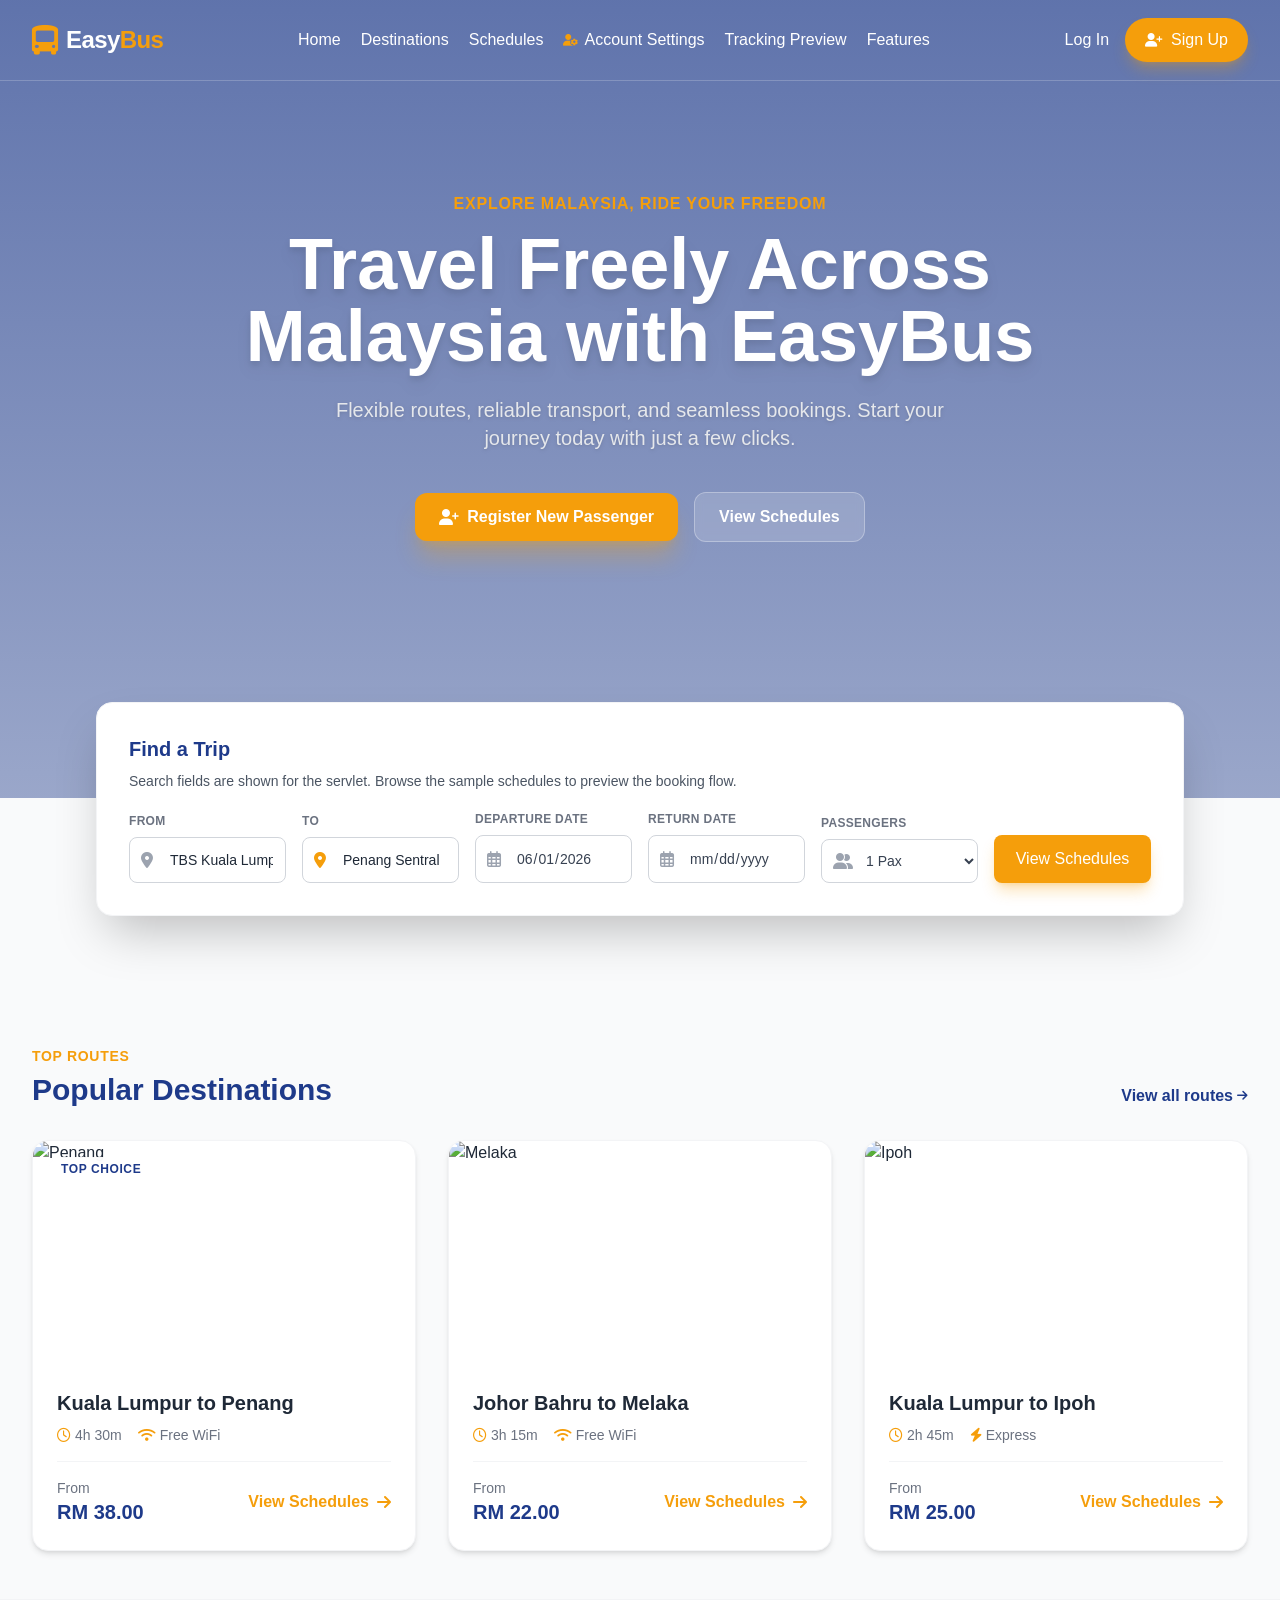
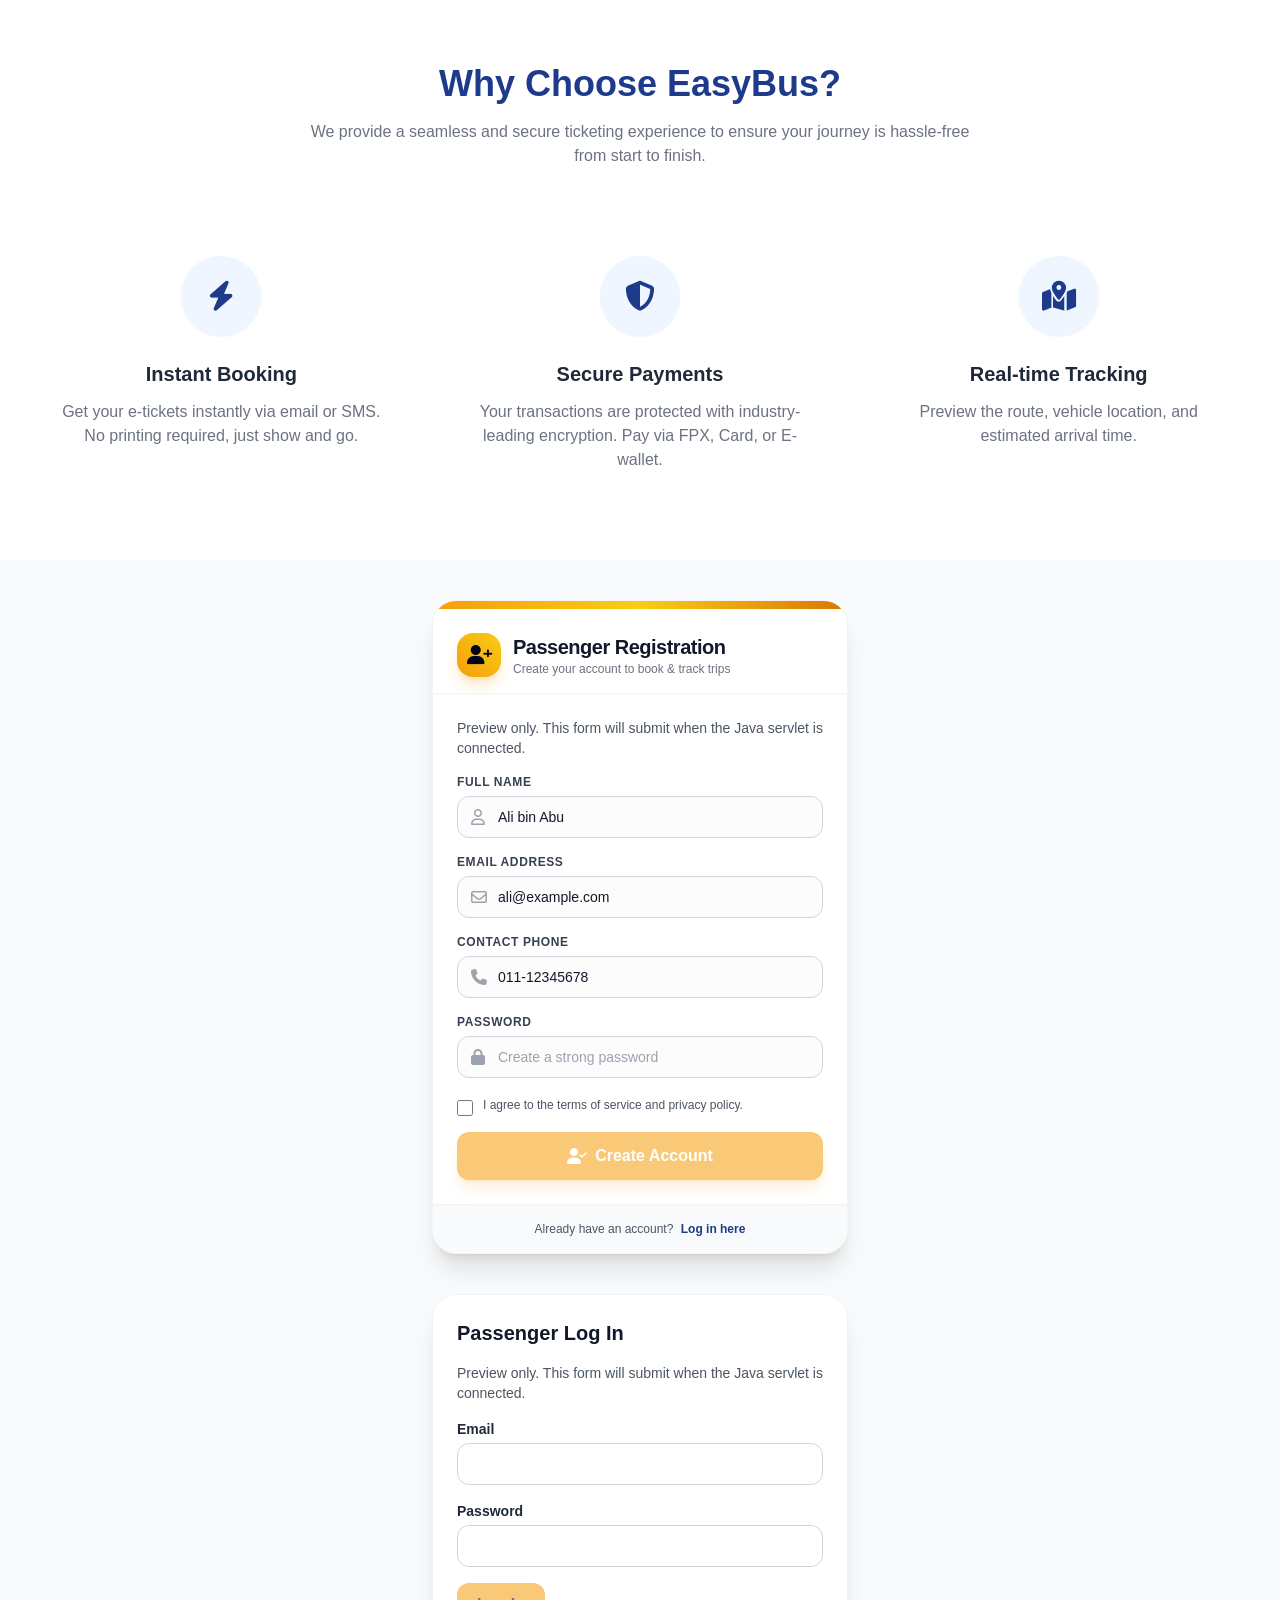
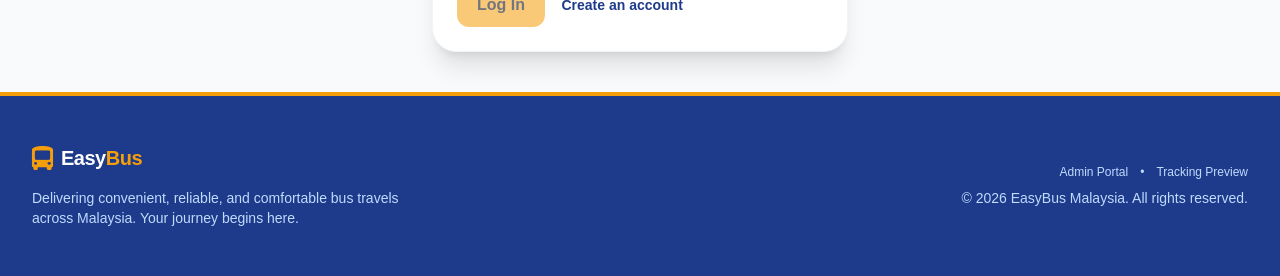
==== commit b8479048: "Refactor code structure for improved readability and maintainability" ====
--- a/frontend/index.html
+++ b/frontend/index.html
@@ -4,38 +4,15 @@
     <meta charset="UTF-8">
     <meta name="viewport" content="width=device-width, initial-scale=1.0">
     <title>EasyBus | Travel Freely Across Malaysia</title>
-    
+
     <!-- Google Fonts: Poppins for headings, Inter for body -->
     <link href="https://fonts.googleapis.com/css2?family=Inter:wght@300;400;500;600;700&family=Poppins:wght@500;600;700;800&display=swap" rel="stylesheet">
-    
+
     <!-- Tailwind CSS -->
-    <script src="https://cdn.tailwindcss.com"></script>
-    
+    <link rel="stylesheet" href="assets/css/easybus.css">
+
     <!-- FontAwesome for Icons -->
     <link rel="stylesheet" href="https://cdnjs.cloudflare.com/ajax/libs/font-awesome/6.4.0/css/all.min.css">
-    
-    <!-- Tailwind Configuration -->
-    <script>
-        tailwind.config = {
-            theme: {
-                extend: {
-                    fontFamily: {
-                        sans: ['Inter', 'sans-serif'],
-                        heading: ['Poppins', 'sans-serif'],
-                    },
-                    colors: {
-                        primary: '#1e3a8a', // Deep Blue
-                        primaryLight: '#3b82f6',
-                        accent: '#f59e0b', // Vibrant Amber/Orange
-                        accentHover: '#d97706',
-                    }
-                }
-            }
-        }
-    </script>
-    <!-- EasyBus State Store & Unified Navigation -->
-    <script src="assets/js/easybus-store.js"></script>
-    <script src="assets/js/easybus-nav.js"></script>
 
     <style>
         /* Custom styles for input date icons */
@@ -51,14 +28,14 @@
             top: 0;
             width: auto;
         }
-        
+
         .hero-pattern {
             background-image: linear-gradient(rgba(30, 58, 138, 0.7), rgba(30, 58, 138, 0.4)), url('https://images.unsplash.com/photo-1544620347-c4fd4a3d5957?q=80&w=2069&auto=format&fit=crop');
             background-size: cover;
             background-position: center;
             background-attachment: fixed;
         }
-        
+
         .image-zoom:hover img {
             transform: scale(1.05);
         }
@@ -75,9 +52,6 @@
 </head>
 <body class="bg-gray-50 text-gray-800 antialiased font-sans selection:bg-accent selection:text-white">
 
-    <!-- Toast Notification Container -->
-    <div id="toastContainer" class="fixed top-5 right-5 z-50 flex flex-col gap-3 max-w-sm w-full pointer-events-none"></div>
-
     <!-- Navigation Bar -->
     <nav class="absolute w-full z-40 transition-all duration-300 bg-transparent border-b border-white/20">
         <div class="max-w-7xl mx-auto px-4 sm:px-6 lg:px-8">
@@ -87,55 +61,40 @@
                     <i class="fa-solid fa-bus-simple text-3xl text-accent mr-2"></i>
                     <span class="font-heading font-bold text-2xl text-white tracking-tight">Easy<span class="text-accent">Bus</span></span>
                 </a>
-                
+
                 <!-- Desktop Menu -->
-                <div class="hidden md:flex space-x-8 items-center">
+                <div class="hidden lg:flex space-x-5 items-center">
                     <a href="index.html" class="text-white hover:text-accent transition-colors font-medium">Home</a>
                     <a href="#destinations" class="text-white hover:text-accent transition-colors font-medium">Destinations</a>
-                    <a href="schedule-list.html" class="text-white hover:text-accent transition-colors font-medium">Schedules</a>
+                    <a href="schedules.html" class="text-white hover:text-accent transition-colors font-medium">Schedules</a>
                     <a href="account-settings.html" class="text-white hover:text-accent transition-colors font-medium flex items-center gap-1.5"><i class="fa-solid fa-user-gear text-xs text-accent"></i> <span>Account Settings</span></a>
-                    <a href="tracking.html" class="text-white hover:text-accent transition-colors font-medium">Live Tracking</a>
+                    <a href="tracking.html" class="text-white hover:text-accent transition-colors font-medium">Tracking Preview</a>
                     <a href="#features" class="text-white hover:text-accent transition-colors font-medium">Features</a>
-                    <a href="#" class="text-white hover:text-accent transition-colors font-medium">Contact</a>
-                </div>
-                
+                    </div>
+
                 <!-- Auth Buttons (Desktop) -->
-                <div id="navAuthArea" class="hidden md:flex items-center space-x-4">
-                    <button type="button" onclick="openRegisterModal('login')" class="text-white font-medium hover:text-accent transition-colors cursor-pointer">
+                <div id="navAuthArea" class="hidden lg:flex items-center space-x-4">
+                    <a href="#login" class="text-white font-medium hover:text-accent transition-colors cursor-pointer">
                         Log In
-                    </button>
+                    </a>
                     <!-- Trigger for Function 3: Passenger Registration Form Modal -->
-                    <button type="button" onclick="openRegisterModal('register')" class="bg-accent hover:bg-accentHover text-white px-5 py-2.5 rounded-full font-medium transition-colors shadow-lg shadow-accent/30 cursor-pointer flex items-center gap-2">
+                    <a href="#register" class="bg-accent hover:bg-accentHover text-white px-5 py-2.5 rounded-full font-medium transition-colors shadow-lg shadow-accent/30 cursor-pointer flex items-center gap-2">
                         <i class="fa-solid fa-user-plus text-sm"></i>
                         <span>Sign Up</span>
-                    </button>
-                </div>
-
-                <!-- Mobile menu button -->
-                <div class="md:hidden flex items-center">
-                    <button type="button" onclick="toggleMobileMenu()" class="text-white hover:text-accent focus:outline-none p-2">
-                        <i class="fa-solid fa-bars text-2xl"></i>
-                    </button>
-                </div>
-            </div>
-        </div>
-
-        <!-- Mobile Drawer -->
-        <div id="mobileMenu" class="hidden md:hidden bg-primary/95 backdrop-blur-md border-b border-white/10 px-4 pt-2 pb-6 space-y-3">
-            <a href="index.html" class="block text-white hover:text-accent py-2 font-medium">Home</a>
-            <a href="#destinations" class="block text-white hover:text-accent py-2 font-medium">Destinations</a>
-            <a href="schedule-list.html" class="block text-white hover:text-accent py-2 font-medium">Schedules</a>
-            <a href="account-settings.html" class="block text-white hover:text-accent py-2 font-medium">Account Settings & Password Reset</a>
-            <a href="tracking.html" class="block text-white hover:text-accent py-2 font-medium">Live Tracking</a>
-            <a href="#features" class="block text-white hover:text-accent py-2 font-medium">Features</a>
-            <div class="pt-4 border-t border-white/20 flex flex-col gap-2">
-                <button type="button" onclick="openRegisterModal('login')" class="w-full text-center py-2.5 text-white font-medium hover:bg-white/10 rounded-xl transition">
-                    Log In
-                </button>
-                <button type="button" onclick="openRegisterModal('register')" class="w-full text-center py-2.5 bg-accent hover:bg-accentHover text-white font-bold rounded-xl shadow">
-                    Sign Up / Register
-                </button>
-            </div>
+                    </a>
+                </div>
+
+            </div>
+            <details class="lg:hidden pb-4 text-white">
+                <summary class="cursor-pointer font-semibold">Menu</summary>
+                <div class="flex flex-wrap gap-4 pt-3 text-sm">
+                    <a href="schedules.html">Schedules</a>
+                    <a href="tracking.html">Tracking Preview</a>
+                    <a href="account-settings.html">Account Settings</a>
+                    <a href="#login">Log In</a>
+                    <a href="#register">Sign Up</a>
+                </div>
+            </details>
         </div>
     </nav>
 
@@ -150,11 +109,11 @@
                 Flexible routes, reliable transport, and seamless bookings. Start your journey today with just a few clicks.
             </p>
             <div class="flex items-center justify-center gap-4 flex-wrap">
-                <button type="button" onclick="openRegisterModal('register')" class="bg-accent hover:bg-accentHover text-white px-6 py-3 rounded-xl font-bold shadow-xl shadow-accent/30 transition transform hover:-translate-y-0.5 flex items-center gap-2">
+                <a href="#register" class="bg-accent hover:bg-accentHover text-white px-6 py-3 rounded-xl font-bold shadow-xl shadow-accent/30 transition transform hover:-translate-y-0.5 flex items-center gap-2">
                     <i class="fa-solid fa-user-plus"></i>
                     <span>Register New Passenger</span>
-                </button>
-                <a href="schedule-list.html" class="bg-white/15 hover:bg-white/25 text-white border border-white/30 backdrop-blur-sm px-6 py-3 rounded-xl font-semibold transition">
+                </a>
+                <a href="schedules.html" class="bg-white/15 hover:bg-white/25 text-white border border-white/30 backdrop-blur-sm px-6 py-3 rounded-xl font-semibold transition">
                     View Schedules
                 </a>
             </div>
@@ -164,20 +123,11 @@
     <!-- Search Widget (Overlapping Hero) -->
     <section class="relative z-20 max-w-6xl mx-auto px-4 sm:px-6 lg:px-8 -mt-32 lg:-mt-24 mb-20">
         <div class="bg-white rounded-2xl shadow-2xl p-6 lg:p-8 border border-gray-100">
-            
-            <!-- Tabs -->
-            <div class="flex space-x-6 border-b border-gray-200 mb-6 pb-2">
-                <button id="tab-one-way" class="text-primary border-b-2 border-primary font-semibold pb-2 px-1 focus:outline-none transition-colors" onclick="setTripType('one-way')">
-                    One-Way
-                </button>
-                <button id="tab-round-trip" class="text-gray-400 border-b-2 border-transparent hover:text-primary font-medium pb-2 px-1 focus:outline-none transition-colors" onclick="setTripType('round-trip')">
-                    Round-Trip
-                </button>
-            </div>
-
-            <!-- Search Form -->
-            <form class="grid grid-cols-1 md:grid-cols-2 lg:grid-cols-6 gap-4 items-end" onsubmit="handleSearchSubmit(event)">
-                
+
+            <h2 class="text-xl font-bold text-primary mb-2">Find a Trip</h2>
+            <p class="text-sm text-gray-600 mb-5">Search fields are shown for the servlet. Browse the sample schedules to preview the booking flow.</p>
+            <form class="grid grid-cols-1 md:grid-cols-2 lg:grid-cols-6 gap-4 items-end" method="get">
+
                 <!-- From -->
                 <div class="relative">
                     <label class="block text-xs font-semibold text-gray-500 uppercase tracking-wide mb-2">From</label>
@@ -211,14 +161,14 @@
                     </div>
                 </div>
 
-                <!-- Return Date -->
-                <div id="return-date-container" class="relative opacity-50">
+                <!-- Return Date (optional) -->
+                <div id="return-date-container" class="relative">
                     <label class="block text-xs font-semibold text-gray-500 uppercase tracking-wide mb-2">Return Date</label>
                     <div class="relative">
                         <div class="absolute inset-y-0 left-0 pl-3 flex items-center pointer-events-none">
                             <i class="fa-regular fa-calendar-days text-gray-400"></i>
                         </div>
-                        <input type="date" id="return-date" name="returnDate" disabled class="w-full pl-10 pr-3 py-3 border border-gray-300 rounded-lg focus:ring-2 focus:ring-primaryLight focus:border-primaryLight outline-none transition-all text-sm font-medium text-gray-700 bg-gray-50 cursor-not-allowed">
+                        <input type="date" id="return-date" name="returnDate" class="w-full pl-10 pr-3 py-3 border border-gray-300 rounded-lg focus:ring-2 focus:ring-primaryLight focus:border-primaryLight outline-none transition-all text-sm font-medium text-gray-700">
                     </div>
                 </div>
 
@@ -240,10 +190,7 @@
 
                 <!-- Search Button -->
                 <div>
-                    <button type="submit" class="w-full bg-accent hover:bg-accentHover text-white font-medium py-3 px-4 rounded-lg transition-colors shadow-lg shadow-accent/30 flex items-center justify-center space-x-2 cursor-pointer">
-                        <i class="fa-solid fa-magnifying-glass"></i>
-                        <span>Search Buses</span>
-                    </button>
+                    <a href="schedules.html" class="w-full bg-accent hover:bg-accentHover text-white font-medium py-3 px-4 rounded-lg transition-colors shadow-lg shadow-accent/30 flex items-center justify-center space-x-2 cursor-pointer"><span>View Schedules</span></a>
                 </div>
 
             </form>
@@ -257,13 +204,13 @@
                 <span class="text-accent font-semibold tracking-wider uppercase text-sm">Top Routes</span>
                 <h2 class="text-3xl font-heading font-bold text-primary mt-1">Popular Destinations</h2>
             </div>
-            <a href="schedule-list.html" class="text-primary hover:text-accent font-semibold flex items-center gap-1 transition-colors">
+            <a href="schedules.html" class="text-primary hover:text-accent font-semibold flex items-center gap-1 transition-colors">
                 View all routes <i class="fa-solid fa-arrow-right text-xs"></i>
             </a>
         </div>
 
         <div class="grid grid-cols-1 md:grid-cols-2 lg:grid-cols-3 gap-8">
-            
+
             <!-- Card 1 -->
             <div class="bg-white rounded-2xl overflow-hidden shadow-md hover:shadow-xl transition-shadow duration-300 image-zoom border border-gray-100 group">
                 <div class="h-56 overflow-hidden relative">
@@ -280,7 +227,7 @@
                     </div>
                     <div class="flex justify-between items-center mt-4 pt-4 border-t border-gray-100">
                         <div class="text-gray-500 text-sm">From <span class="text-xl font-bold text-primary block">RM 38.00</span></div>
-                        <button onclick="window.location.href='seat-selection.html?bus=DEF9012&route=Kuala+Lumpur+%E2%86%92+Penang&price=38.00&time=09%3A15+AM&date=2026-06-01'" class="text-accent font-semibold group-hover:text-primary transition-colors flex items-center gap-2 cursor-pointer">Book Now <i class="fa-solid fa-arrow-right"></i></button>
+                        <a href="schedules.html" class="text-accent font-semibold group-hover:text-primary transition-colors flex items-center gap-2 cursor-pointer">View Schedules <i class="fa-solid fa-arrow-right"></i></a>
                     </div>
                 </div>
             </div>
@@ -300,7 +247,7 @@
                     </div>
                     <div class="flex justify-between items-center mt-4 pt-4 border-t border-gray-100">
                         <div class="text-gray-500 text-sm">From <span class="text-xl font-bold text-primary block">RM 22.00</span></div>
-                        <button onclick="window.location.href='seat-selection.html?bus=XYZ5678&route=Johor+Bahru+%E2%86%92+Melaka&price=22.00&time=02%3A30+PM&date=2026-06-02'" class="text-accent font-semibold group-hover:text-primary transition-colors flex items-center gap-2 cursor-pointer">Book Now <i class="fa-solid fa-arrow-right"></i></button>
+                        <a href="schedules.html" class="text-accent font-semibold group-hover:text-primary transition-colors flex items-center gap-2 cursor-pointer">View Schedules <i class="fa-solid fa-arrow-right"></i></a>
                     </div>
                 </div>
             </div>
@@ -320,7 +267,7 @@
                     </div>
                     <div class="flex justify-between items-center mt-4 pt-4 border-t border-gray-100">
                         <div class="text-gray-500 text-sm">From <span class="text-xl font-bold text-primary block">RM 25.00</span></div>
-                        <button onclick="window.location.href='seat-selection.html?bus=ABC1234&route=Kuala+Lumpur+%E2%86%92+Ipoh&price=25.00&time=11%3A00+AM&date=2026-06-03'" class="text-accent font-semibold group-hover:text-primary transition-colors flex items-center gap-2 cursor-pointer">Book Now <i class="fa-solid fa-arrow-right"></i></button>
+                        <a href="schedules.html" class="text-accent font-semibold group-hover:text-primary transition-colors flex items-center gap-2 cursor-pointer">View Schedules <i class="fa-solid fa-arrow-right"></i></a>
                     </div>
                 </div>
             </div>
@@ -361,12 +308,131 @@
                         <i class="fa-solid fa-map-location-dot"></i>
                     </div>
                     <h3 class="text-xl font-bold text-gray-800 mb-3">Real-time Tracking</h3>
-                    <p class="text-gray-500">Know exactly where your bus is and the estimated time of arrival through our live GPS integration.</p>
-                </div>
-            </div>
-        </div>
-    </section>
-
+                    <p class="text-gray-500">Preview the route, vehicle location, and estimated arrival time.</p>
+                </div>
+            </div>
+        </div>
+    </section>
+
+    <!-- ========================================================================= -->
+    <!-- PASSENGER REGISTRATION FORM MODAL (FUNCTION 3: CREATE PASSENGER ACCOUNT) -->
+    <!-- ========================================================================= -->
+    <section id="register" aria-labelledby="register-title" class="mx-auto max-w-md px-4 my-10">
+        <div class="bg-white rounded-3xl shadow-xl border border-gray-100 overflow-hidden">
+
+            <!-- Top Gradient Accent Bar -->
+            <div class="h-2 bg-gradient-to-r from-amber-500 via-yellow-400 to-amber-600 w-full"></div>
+
+            <!-- Modal Header -->
+            <div class="p-6 pb-4 flex items-center justify-between border-b border-gray-100">
+                <div class="flex items-center gap-3">
+                    <div class="w-11 h-11 rounded-2xl bg-gradient-to-tr from-amber-500 to-yellow-400 text-slate-950 flex items-center justify-center font-bold text-xl shadow-lg shadow-amber-500/25">
+                        <i id="modalHeaderIcon" class="fa-solid fa-user-plus"></i>
+                    </div>
+                    <div>
+                        <h2 id="register-title" class="font-heading font-extrabold text-xl text-gray-900 tracking-tight">Passenger Registration</h2>
+                        <p id="modalSubheading" class="text-xs text-gray-500 font-medium">Create your account to book &amp; track trips</p>
+                    </div>
+                </div>
+
+            </div>
+
+            <!-- Registration Form (Matching Storyboard 4.1 Function 3 Specifications) -->
+            <form id="passengerRegisterForm" method="post" class="p-6 space-y-4">
+                <p class="text-sm text-gray-600">Preview only. This form will submit when the Java servlet is connected.</p>
+
+                <!-- 1. Full Name Field -->
+                <div id="fieldGroupFullName">
+                    <label for="regFullName" class="block text-xs font-bold text-gray-700 uppercase tracking-wider mb-1.5">Full Name</label>
+                    <div class="relative">
+                        <span class="absolute inset-y-0 left-0 pl-3.5 flex items-center pointer-events-none text-gray-400">
+                            <i class="fa-regular fa-user"></i>
+                        </span>
+                        <input type="text" id="regFullName" name="fullName" required placeholder="e.g. Ali bin Abu" value="Ali bin Abu"
+                            class="w-full pl-10 pr-4 py-2.5 text-sm rounded-xl border border-gray-300 focus:outline-none focus:ring-2 focus:ring-accent focus:border-accent transition bg-gray-50/50 focus:bg-white text-gray-900 font-medium placeholder-gray-400">
+                    </div>
+                </div>
+
+                <!-- 2. Email Address Field -->
+                <div>
+                    <label for="regEmail" class="block text-xs font-bold text-gray-700 uppercase tracking-wider mb-1.5">Email Address</label>
+                    <div class="relative">
+                        <span class="absolute inset-y-0 left-0 pl-3.5 flex items-center pointer-events-none text-gray-400">
+                            <i class="fa-regular fa-envelope"></i>
+                        </span>
+                        <input type="email" id="regEmail" name="email" required placeholder="e.g. ali@example.com" value="ali@example.com"
+                            class="w-full pl-10 pr-4 py-2.5 text-sm rounded-xl border border-gray-300 focus:outline-none focus:ring-2 focus:ring-accent focus:border-accent transition bg-gray-50/50 focus:bg-white text-gray-900 font-medium placeholder-gray-400">
+                    </div>
+                </div>
+
+                <!-- 3. Contact Phone Field -->
+                <div id="fieldGroupPhone">
+                    <label for="regPhone" class="block text-xs font-bold text-gray-700 uppercase tracking-wider mb-1.5">Contact Phone</label>
+                    <div class="relative">
+                        <span class="absolute inset-y-0 left-0 pl-3.5 flex items-center pointer-events-none text-gray-400">
+                            <i class="fa-solid fa-phone"></i>
+                        </span>
+                        <input type="tel" id="regPhone" name="phone" required placeholder="e.g. 011-12345678" value="011-12345678"
+                            class="w-full pl-10 pr-4 py-2.5 text-sm rounded-xl border border-gray-300 focus:outline-none focus:ring-2 focus:ring-accent focus:border-accent transition bg-gray-50/50 focus:bg-white text-gray-900 font-medium placeholder-gray-400">
+                    </div>
+                </div>
+
+                <!-- 4. Password Field (with toggle show/hide) -->
+                <div>
+                    <label for="regPassword" class="block text-xs font-bold text-gray-700 uppercase tracking-wider mb-1.5">Password</label>
+                    <div class="relative">
+                        <span class="absolute inset-y-0 left-0 pl-3.5 flex items-center pointer-events-none text-gray-400">
+                            <i class="fa-solid fa-lock"></i>
+                        </span>
+                        <input type="password" id="regPassword" name="password" autocomplete="new-password" required placeholder="Create a strong password"
+                            class="w-full pl-10 pr-11 py-2.5 text-sm rounded-xl border border-gray-300 focus:outline-none focus:ring-2 focus:ring-accent focus:border-accent transition bg-gray-50/50 focus:bg-white text-gray-900 font-medium placeholder-gray-400">
+
+                    </div>
+                </div>
+
+                <!-- 5. Terms Agreement Checkbox -->
+                <div id="fieldGroupTerms" class="flex items-start gap-2.5 pt-1">
+                    <input type="checkbox" id="regTerms" name="terms" required class="mt-0.5 h-4 w-4 rounded border-gray-300 text-amber-500 focus:ring-amber-400 cursor-pointer">
+                    <label for="regTerms" class="text-xs text-gray-600 leading-tight cursor-pointer select-none">
+                        I agree to the terms of service and privacy policy.
+                    </label>
+                </div>
+
+                <!-- 6. Action Button -->
+                <button type="submit" disabled id="submitRegBtn" class="w-full mt-3 py-3 px-5 bg-accent hover:bg-accentHover text-white font-bold rounded-xl shadow-lg shadow-accent/30 transition-all duration-200 transform active:scale-95 flex items-center justify-center gap-2 cursor-pointer">
+                    <i id="submitRegIcon" class="fa-solid fa-user-check"></i>
+                    <span id="submitRegText">Create Account</span>
+                </button>
+
+            </form>
+
+            <!-- Modal Footer Link / Mode Switcher -->
+            <div class="p-4 bg-gray-50 border-t border-gray-100 text-center text-xs text-gray-600">
+                <span id="authSwitchPrompt">Already have an account?</span>
+                <a href="#login" id="switchAuthLink" class="text-primary font-bold hover:underline cursor-pointer ml-1">
+                    Log in here
+                </a>
+            </div>
+
+        </div>
+    </section>
+
+    <!-- ========================================================================= -->
+    <!-- ========================================================================= -->
+    <section id="login" aria-labelledby="login-title" class="mx-auto max-w-md px-4 my-10">
+        <form method="post" class="bg-white rounded-3xl shadow-xl border border-gray-100 p-6 space-y-4">
+            <h2 id="login-title" class="font-heading font-bold text-xl text-gray-900">Passenger Log In</h2>
+            <p class="text-sm text-gray-600">Preview only. This form will submit when the Java servlet is connected.</p>
+            <label class="block text-sm font-semibold">Email
+                <input type="email" name="email" autocomplete="username" required class="block w-full mt-1 p-2.5 border border-gray-300 rounded-xl">
+            </label>
+            <label class="block text-sm font-semibold">Password
+                <input type="password" name="password" autocomplete="current-password" required class="block w-full mt-1 p-2.5 border border-gray-300 rounded-xl">
+            </label>
+            <button type="submit" disabled class="bg-accent text-slate-950 rounded-xl px-5 py-2.5 font-bold">Log In</button>
+            <a href="#register" class="inline-block text-sm text-primary font-semibold ml-3">Create an account</a>
+        </form>
+    </section>
     <!-- Footer -->
     <footer class="bg-primary text-white py-12 border-t-4 border-accent">
         <div class="max-w-7xl mx-auto px-4 sm:px-6 lg:px-8 text-center md:text-left flex flex-col md:flex-row justify-between items-center gap-6">
@@ -377,369 +443,16 @@
                 </div>
                 <p class="text-blue-200 text-sm max-w-sm">Delivering convenient, reliable, and comfortable bus travels across Malaysia. Your journey begins here.</p>
             </div>
-            
+
             <div class="text-blue-200 text-sm space-y-2 text-center md:text-right">
                 <div class="flex items-center justify-center md:justify-end gap-3 flex-wrap text-xs">
-                    <a href="schedule-list.html" class="hover:text-amber-400 transition">Schedule Manager</a>
+                    <a href="schedule-list.html" class="hover:text-amber-400 transition">Admin Portal</a>
                     <span>&bull;</span>
-                    <a href="financial-dashboard.html" class="hover:text-amber-400 transition">Financial Dashboard</a>
-                    <span>&bull;</span>
-                    <a href="tracking.html" class="hover:text-amber-400 transition">Fleet Live Tracking</a>
-                    <span>&bull;</span>
-                    <a href="booking-management.html" class="hover:text-amber-400 transition">Booking Management</a>
+                    <a href="tracking.html" class="hover:text-amber-400 transition">Tracking Preview</a>
                 </div>
                 <p>&copy; 2026 EasyBus Malaysia. All rights reserved.</p>
             </div>
         </div>
     </footer>
-
-    <!-- ========================================================================= -->
-    <!-- PASSENGER REGISTRATION FORM MODAL (FUNCTION 3: CREATE PASSENGER ACCOUNT) -->
-    <!-- ========================================================================= -->
-    <div id="passengerRegisterModal" class="fixed inset-0 z-50 flex items-center justify-center p-4 bg-slate-950/75 backdrop-blur-md opacity-0 pointer-events-none transition-all duration-300">
-        <div id="registerModalCard" class="bg-white rounded-3xl max-w-md w-full shadow-2xl border border-gray-100 overflow-hidden transform scale-95 transition-all duration-300 relative">
-            
-            <!-- Top Gradient Accent Bar -->
-            <div class="h-2 bg-gradient-to-r from-amber-500 via-yellow-400 to-amber-600 w-full"></div>
-
-            <!-- Modal Header -->
-            <div class="p-6 pb-4 flex items-center justify-between border-b border-gray-100">
-                <div class="flex items-center gap-3">
-                    <div class="w-11 h-11 rounded-2xl bg-gradient-to-tr from-amber-500 to-yellow-400 text-slate-950 flex items-center justify-center font-bold text-xl shadow-lg shadow-amber-500/25">
-                        <i id="modalHeaderIcon" class="fa-solid fa-user-plus"></i>
-                    </div>
-                    <div>
-                        <h3 id="modalHeading" class="font-heading font-extrabold text-xl text-gray-900 tracking-tight">Passenger Registration</h3>
-                        <p id="modalSubheading" class="text-xs text-gray-500 font-medium">Create your account to book &amp; track trips</p>
-                    </div>
-                </div>
-                <button type="button" onclick="closeRegisterModal()" class="text-gray-400 hover:text-gray-700 p-2 rounded-xl hover:bg-gray-100 transition-colors focus:outline-none" aria-label="Close Modal">
-                    <i class="fa-solid fa-xmark text-lg"></i>
-                </button>
-            </div>
-
-            <!-- Registration Form (Matching Storyboard 4.1 Function 3 Specifications) -->
-            <form id="passengerRegisterForm" onsubmit="handleRegisterSubmit(event)" class="p-6 space-y-4">
-                
-                <!-- 1. Full Name Field -->
-                <div id="fieldGroupFullName">
-                    <label class="block text-xs font-bold text-gray-700 uppercase tracking-wider mb-1.5">Full Name</label>
-                    <div class="relative">
-                        <span class="absolute inset-y-0 left-0 pl-3.5 flex items-center pointer-events-none text-gray-400">
-                            <i class="fa-regular fa-user"></i>
-                        </span>
-                        <input type="text" id="regFullName" required placeholder="e.g. Ali bin Abu" value="Ali bin Abu"
-                            class="w-full pl-10 pr-4 py-2.5 text-sm rounded-xl border border-gray-300 focus:outline-none focus:ring-2 focus:ring-accent focus:border-accent transition bg-gray-50/50 focus:bg-white text-gray-900 font-medium placeholder-gray-400">
-                    </div>
-                </div>
-
-                <!-- 2. Email Address Field -->
-                <div>
-                    <label class="block text-xs font-bold text-gray-700 uppercase tracking-wider mb-1.5">Email Address</label>
-                    <div class="relative">
-                        <span class="absolute inset-y-0 left-0 pl-3.5 flex items-center pointer-events-none text-gray-400">
-                            <i class="fa-regular fa-envelope"></i>
-                        </span>
-                        <input type="email" id="regEmail" required placeholder="e.g. ali@example.com" value="ali@example.com"
-                            class="w-full pl-10 pr-4 py-2.5 text-sm rounded-xl border border-gray-300 focus:outline-none focus:ring-2 focus:ring-accent focus:border-accent transition bg-gray-50/50 focus:bg-white text-gray-900 font-medium placeholder-gray-400">
-                    </div>
-                </div>
-
-                <!-- 3. Contact Phone Field -->
-                <div id="fieldGroupPhone">
-                    <label class="block text-xs font-bold text-gray-700 uppercase tracking-wider mb-1.5">Contact Phone</label>
-                    <div class="relative">
-                        <span class="absolute inset-y-0 left-0 pl-3.5 flex items-center pointer-events-none text-gray-400">
-                            <i class="fa-solid fa-phone"></i>
-                        </span>
-                        <input type="tel" id="regPhone" required placeholder="e.g. 011-12345678" value="011-12345678"
-                            class="w-full pl-10 pr-4 py-2.5 text-sm rounded-xl border border-gray-300 focus:outline-none focus:ring-2 focus:ring-accent focus:border-accent transition bg-gray-50/50 focus:bg-white text-gray-900 font-medium placeholder-gray-400">
-                    </div>
-                </div>
-
-                <!-- 4. Password Field (with toggle show/hide) -->
-                <div>
-                    <label class="block text-xs font-bold text-gray-700 uppercase tracking-wider mb-1.5">Password</label>
-                    <div class="relative">
-                        <span class="absolute inset-y-0 left-0 pl-3.5 flex items-center pointer-events-none text-gray-400">
-                            <i class="fa-solid fa-lock"></i>
-                        </span>
-                        <input type="password" id="regPassword" required placeholder="Create a strong password" value="Password123!"
-                            class="w-full pl-10 pr-11 py-2.5 text-sm rounded-xl border border-gray-300 focus:outline-none focus:ring-2 focus:ring-accent focus:border-accent transition bg-gray-50/50 focus:bg-white text-gray-900 font-medium placeholder-gray-400">
-                        <button type="button" onclick="togglePasswordVisibility()" class="absolute inset-y-0 right-0 pr-3.5 flex items-center text-gray-400 hover:text-gray-700 focus:outline-none">
-                            <i id="regPasswordEye" class="fa-regular fa-eye"></i>
-                        </button>
-                    </div>
-                </div>
-
-                <!-- 5. Terms Agreement Checkbox -->
-                <div id="fieldGroupTerms" class="flex items-start gap-2.5 pt-1">
-                    <input type="checkbox" id="regTerms" checked required class="mt-0.5 h-4 w-4 rounded border-gray-300 text-amber-500 focus:ring-amber-400 cursor-pointer">
-                    <label for="regTerms" class="text-xs text-gray-600 leading-tight cursor-pointer select-none">
-                        I agree to the <a href="#" class="text-primary font-semibold hover:underline">Terms of Service</a> &amp; <a href="#" class="text-primary font-semibold hover:underline">Privacy Policy</a>
-                    </label>
-                </div>
-
-                <!-- 6. Action Button -->
-                <button type="submit" id="submitRegBtn" class="w-full mt-3 py-3 px-5 bg-accent hover:bg-accentHover text-white font-bold rounded-xl shadow-lg shadow-accent/30 transition-all duration-200 transform active:scale-95 flex items-center justify-center gap-2 cursor-pointer">
-                    <i id="submitRegIcon" class="fa-solid fa-user-check"></i>
-                    <span id="submitRegText">Create Account</span>
-                </button>
-
-            </form>
-
-            <!-- Modal Footer Link / Mode Switcher -->
-            <div class="p-4 bg-gray-50 border-t border-gray-100 text-center text-xs text-gray-600">
-                <span id="authSwitchPrompt">Already have an account?</span> 
-                <button type="button" onclick="toggleAuthMode()" id="switchAuthLink" class="text-primary font-bold hover:underline cursor-pointer ml-1">
-                    Log in here
-                </button>
-            </div>
-
-        </div>
-    </div>
-
-    <!-- ========================================================================= -->
-    <!-- INTERACTIVE JAVASCRIPT LOGIC                                             -->
-    <!-- ========================================================================= -->
-    <script>
-        let currentAuthMode = 'register'; // 'register' or 'login'
-
-        // Check if URL specifies auto-opening the register modal (e.g. #register or ?register=true)
-        window.addEventListener('DOMContentLoaded', () => {
-            const hash = window.location.hash;
-            const search = window.location.search;
-            if (hash === '#register' || hash === '#signup' || search.includes('register') || search.includes('signup')) {
-                openRegisterModal('register');
-            }
-        });
-
-        // Close on Escape key or backdrop click
-        document.addEventListener('keydown', (e) => {
-            if (e.key === 'Escape') closeRegisterModal();
-        });
-        document.getElementById('passengerRegisterModal').addEventListener('click', (e) => {
-            if (e.target.id === 'passengerRegisterModal') closeRegisterModal();
-        });
-
-        // Toggle Trip Type (One-Way vs Round-Trip)
-        function setTripType(type) {
-            const oneWayTab = document.getElementById('tab-one-way');
-            const roundTripTab = document.getElementById('tab-round-trip');
-            const returnContainer = document.getElementById('return-date-container');
-            const returnInput = document.getElementById('return-date');
-
-            if (type === 'one-way') {
-                oneWayTab.classList.add('text-primary', 'border-primary', 'font-semibold');
-                oneWayTab.classList.remove('text-gray-400', 'border-transparent', 'font-medium');
-                roundTripTab.classList.remove('text-primary', 'border-primary', 'font-semibold');
-                roundTripTab.classList.add('text-gray-400', 'border-transparent', 'font-medium');
-                returnContainer.classList.add('opacity-50');
-                returnInput.disabled = true;
-                returnInput.classList.add('bg-gray-50', 'cursor-not-allowed');
-                returnInput.classList.remove('bg-white');
-                returnInput.value = "";
-            } else {
-                roundTripTab.classList.add('text-primary', 'border-primary', 'font-semibold');
-                roundTripTab.classList.remove('text-gray-400', 'border-transparent', 'font-medium');
-                oneWayTab.classList.remove('text-primary', 'border-primary', 'font-semibold');
-                oneWayTab.classList.add('text-gray-400', 'border-transparent', 'font-medium');
-                returnContainer.classList.remove('opacity-50');
-                returnInput.disabled = false;
-                returnInput.classList.remove('bg-gray-50', 'cursor-not-allowed');
-                returnInput.classList.add('bg-white');
-            }
-        }
-
-        // Toggle Mobile Menu
-        function toggleMobileMenu() {
-            const menu = document.getElementById('mobileMenu');
-            menu.classList.toggle('hidden');
-        }
-
-        // Open Passenger Registration / Login Modal
-        function openRegisterModal(mode = 'register') {
-            const modal = document.getElementById('passengerRegisterModal');
-            const card = document.getElementById('registerModalCard');
-
-            currentAuthMode = mode;
-            applyAuthModeUI();
-
-            modal.classList.remove('opacity-0', 'pointer-events-none');
-            card.classList.remove('scale-95');
-            card.classList.add('scale-100');
-            
-            setTimeout(() => {
-                const focusField = mode === 'register' ? document.getElementById('regFullName') : document.getElementById('regEmail');
-                if (focusField) focusField.focus();
-            }, 150);
-        }
-
-        // Close Passenger Registration Modal
-        function closeRegisterModal() {
-            const modal = document.getElementById('passengerRegisterModal');
-            const card = document.getElementById('registerModalCard');
-
-            modal.classList.add('opacity-0', 'pointer-events-none');
-            card.classList.remove('scale-100');
-            card.classList.add('scale-95');
-        }
-
-        // Switch between Register and Login modes
-        function toggleAuthMode() {
-            currentAuthMode = (currentAuthMode === 'register') ? 'login' : 'register';
-            applyAuthModeUI();
-        }
-
-        function applyAuthModeUI() {
-            const heading = document.getElementById('modalHeading');
-            const subheading = document.getElementById('modalSubheading');
-            const headerIcon = document.getElementById('modalHeaderIcon');
-            const groupName = document.getElementById('fieldGroupFullName');
-            const groupPhone = document.getElementById('fieldGroupPhone');
-            const groupTerms = document.getElementById('fieldGroupTerms');
-            const submitBtnText = document.getElementById('submitRegText');
-            const submitBtnIcon = document.getElementById('submitRegIcon');
-            const switchPrompt = document.getElementById('authSwitchPrompt');
-            const switchLink = document.getElementById('switchAuthLink');
-            const inputName = document.getElementById('regFullName');
-            const inputPhone = document.getElementById('regPhone');
-            const inputTerms = document.getElementById('regTerms');
-
-            if (currentAuthMode === 'register') {
-                heading.innerText = 'Passenger Registration';
-                subheading.innerText = 'Create your account to book & track trips';
-                headerIcon.className = 'fa-solid fa-user-plus';
-                groupName.classList.remove('hidden');
-                groupPhone.classList.remove('hidden');
-                groupTerms.classList.remove('hidden');
-                inputName.required = true;
-                inputPhone.required = true;
-                inputTerms.required = true;
-                submitBtnText.innerText = 'Create Account';
-                submitBtnIcon.className = 'fa-solid fa-user-check';
-                switchPrompt.innerText = 'Already have an account?';
-                switchLink.innerText = 'Log in here';
-            } else {
-                heading.innerText = 'Passenger Log In';
-                subheading.innerText = 'Welcome back! Sign in to manage your tickets';
-                headerIcon.className = 'fa-solid fa-right-to-bracket';
-                groupName.classList.add('hidden');
-                groupPhone.classList.add('hidden');
-                groupTerms.classList.add('hidden');
-                inputName.required = false;
-                inputPhone.required = false;
-                inputTerms.required = false;
-                submitBtnText.innerText = 'Sign In';
-                submitBtnIcon.className = 'fa-solid fa-arrow-right-to-bracket';
-                switchPrompt.innerText = 'New passenger?';
-                switchLink.innerText = 'Create an account';
-            }
-        }
-
-        // Passenger Search Submission Handler
-        function handleSearchSubmit(event) {
-            if (event && event.preventDefault) event.preventDefault();
-
-            const originInput = document.getElementById('searchOrigin');
-            const destInput = document.getElementById('searchDestination');
-            const dateInput = document.getElementById('searchDepartureDate');
-            const paxInput = document.getElementById('searchPassengers');
-
-            const from = originInput ? originInput.value.trim() : '';
-            const to = destInput ? destInput.value.trim() : '';
-            const date = dateInput ? dateInput.value.trim() : '';
-            const pax = paxInput ? paxInput.value.trim() : '1';
-
-            const params = new URLSearchParams();
-            if (from) params.set('from', from);
-            if (to) params.set('to', to);
-            if (date) params.set('date', date);
-            if (pax) params.set('pax', pax);
-
-            window.location.href = 'schedule-list.html?' + params.toString();
-        }
-
-        // Toggle password show/hide
-        function togglePasswordVisibility() {
-            const pwdInput = document.getElementById('regPassword');
-            const eyeIcon = document.getElementById('regPasswordEye');
-            if (pwdInput.type === 'password') {
-                pwdInput.type = 'text';
-                eyeIcon.className = 'fa-regular fa-eye-slash text-accent';
-            } else {
-                pwdInput.type = 'password';
-                eyeIcon.className = 'fa-regular fa-eye text-gray-400';
-            }
-        }
-
-        // Form Submission (Registration)
-        function handleRegisterSubmit(e) {
-            e.preventDefault();
-
-            const fullName = document.getElementById('regFullName').value.trim();
-            const email = document.getElementById('regEmail').value.trim();
-            const phone = document.getElementById('regPhone').value.trim();
-
-            if (currentAuthMode === 'register') {
-                // Save simulated passenger to localStorage
-                const passenger = { fullName, email, phone, registeredAt: new Date().toISOString() };
-                localStorage.setItem('easybus_current_user', JSON.stringify(passenger));
-
-                showToast(`Welcome to EasyBus, <strong>${fullName}</strong>! Account registered successfully.`, 'success');
-            } else {
-                showToast(`Welcome back, <strong>${email.split('@')[0]}</strong>! Successfully logged in.`, 'success');
-            }
-
-            // Update Navbar to show logged in state
-            const authArea = document.getElementById('navAuthArea');
-            const displayName = currentAuthMode === 'register' ? fullName : email.split('@')[0];
-            authArea.innerHTML = `
-                <div class="flex items-center gap-2.5">
-                    <a href="account-settings.html" class="flex items-center gap-2 bg-white/10 hover:bg-white/20 border border-white/20 px-3.5 py-1.5 rounded-full text-white text-sm font-semibold shadow-sm transition" title="Passenger Account Settings (Function 4: Update Profile & Password)">
-                        <div class="w-6 h-6 rounded-full bg-accent text-slate-900 flex items-center justify-center text-xs font-bold">
-                            <i class="fa-solid fa-user"></i>
-                        </div>
-                        <span>${displayName}</span>
-                        <i class="fa-solid fa-gear text-xs text-amber-400"></i>
-                    </a>
-                    <button onclick="logOutUser()" class="text-white/60 hover:text-white text-xs px-2 py-1.5 rounded-lg hover:bg-white/10 transition" title="Log Out">
-                        <i class="fa-solid fa-right-from-bracket"></i>
-                    </button>
-                </div>
-            `;
-
-            closeRegisterModal();
-        }
-
-        // Log out handler
-        function logOutUser() {
-            localStorage.removeItem('easybus_current_user');
-            window.location.reload();
-        }
-
-        // Toast Notification System
-        function showToast(message, type = 'success') {
-            const container = document.getElementById('toastContainer');
-            const toast = document.createElement('div');
-            toast.className = `toast-animate pointer-events-auto flex items-center gap-3 p-4 rounded-2xl shadow-2xl border text-white text-sm font-medium ${
-                type === 'success' ? 'bg-slate-900/95 border-amber-500/50 shadow-amber-500/20' : 'bg-slate-900/95 border-red-500/50'
-            }`;
-            toast.innerHTML = `
-                <i class="fa-solid fa-circle-check text-amber-400 text-lg"></i>
-                <div class="flex-1">${message}</div>
-                <button onclick="this.parentElement.remove()" class="text-slate-400 hover:text-white transition">
-                    <i class="fa-solid fa-xmark"></i>
-                </button>
-            `;
-            container.appendChild(toast);
-            setTimeout(() => {
-                toast.style.opacity = '0';
-                toast.style.transform = 'translateY(-20px)';
-                toast.style.transition = 'all 0.3s ease';
-                setTimeout(() => toast.remove(), 300);
-            }, 3800);
-        }
-    </script>
 </body>
 </html>
--- a/frontend/assets/css/easybus.css
+++ b/frontend/assets/css/easybus.css
@@ -0,0 +1 @@
+*,:after,:before{--tw-border-spacing-x:0;--tw-border-spacing-y:0;--tw-translate-x:0;--tw-translate-y:0;--tw-rotate:0;--tw-skew-x:0;--tw-skew-y:0;--tw-scale-x:1;--tw-scale-y:1;--tw-pan-x: ;--tw-pan-y: ;--tw-pinch-zoom: ;--tw-scroll-snap-strictness:proximity;--tw-gradient-from-position: ;--tw-gradient-via-position: ;--tw-gradient-to-position: ;--tw-ordinal: ;--tw-slashed-zero: ;--tw-numeric-figure: ;--tw-numeric-spacing: ;--tw-numeric-fraction: ;--tw-ring-inset: ;--tw-ring-offset-width:0px;--tw-ring-offset-color:#fff;--tw-ring-color:rgba(59,130,246,.5);--tw-ring-offset-shadow:0 0 #0000;--tw-ring-shadow:0 0 #0000;--tw-shadow:0 0 #0000;--tw-shadow-colored:0 0 #0000;--tw-blur: ;--tw-brightness: ;--tw-contrast: ;--tw-grayscale: ;--tw-hue-rotate: ;--tw-invert: ;--tw-saturate: ;--tw-sepia: ;--tw-drop-shadow: ;--tw-backdrop-blur: ;--tw-backdrop-brightness: ;--tw-backdrop-contrast: ;--tw-backdrop-grayscale: ;--tw-backdrop-hue-rotate: ;--tw-backdrop-invert: ;--tw-backdrop-opacity: ;--tw-backdrop-saturate: ;--tw-backdrop-sepia: ;--tw-contain-size: ;--tw-contain-layout: ;--tw-contain-paint: ;--tw-contain-style: }::backdrop{--tw-border-spacing-x:0;--tw-border-spacing-y:0;--tw-translate-x:0;--tw-translate-y:0;--tw-rotate:0;--tw-skew-x:0;--tw-skew-y:0;--tw-scale-x:1;--tw-scale-y:1;--tw-pan-x: ;--tw-pan-y: ;--tw-pinch-zoom: ;--tw-scroll-snap-strictness:proximity;--tw-gradient-from-position: ;--tw-gradient-via-position: ;--tw-gradient-to-position: ;--tw-ordinal: ;--tw-slashed-zero: ;--tw-numeric-figure: ;--tw-numeric-spacing: ;--tw-numeric-fraction: ;--tw-ring-inset: ;--tw-ring-offset-width:0px;--tw-ring-offset-color:#fff;--tw-ring-color:rgba(59,130,246,.5);--tw-ring-offset-shadow:0 0 #0000;--tw-ring-shadow:0 0 #0000;--tw-shadow:0 0 #0000;--tw-shadow-colored:0 0 #0000;--tw-blur: ;--tw-brightness: ;--tw-contrast: ;--tw-grayscale: ;--tw-hue-rotate: ;--tw-invert: ;--tw-saturate: ;--tw-sepia: ;--tw-drop-shadow: ;--tw-backdrop-blur: ;--tw-backdrop-brightness: ;--tw-backdrop-contrast: ;--tw-backdrop-grayscale: ;--tw-backdrop-hue-rotate: ;--tw-backdrop-invert: ;--tw-backdrop-opacity: ;--tw-backdrop-saturate: ;--tw-backdrop-sepia: ;--tw-contain-size: ;--tw-contain-layout: ;--tw-contain-paint: ;--tw-contain-style: }/*! tailwindcss v3.4.17 | MIT License | https://tailwindcss.com*/*,:after,:before{box-sizing:border-box;border:0 solid #e5e7eb}:after,:before{--tw-content:""}:host,html{line-height:1.5;-webkit-text-size-adjust:100%;-moz-tab-size:4;-o-tab-size:4;tab-size:4;font-family:Inter,sans-serif;font-feature-settings:normal;font-variation-settings:normal;-webkit-tap-highlight-color:transparent}body{margin:0;line-height:inherit}hr{height:0;color:inherit;border-top-width:1px}abbr:where([title]){-webkit-text-decoration:underline dotted;text-decoration:underline dotted}h1,h2,h3,h4,h5,h6{font-size:inherit;font-weight:inherit}a{color:inherit;text-decoration:inherit}b,strong{font-weight:bolder}code,kbd,pre,samp{font-family:ui-monospace,SFMono-Regular,Menlo,Monaco,Consolas,Liberation Mono,Courier New,monospace;font-feature-settings:normal;font-variation-settings:normal;font-size:1em}small{font-size:80%}sub,sup{font-size:75%;line-height:0;position:relative;vertical-align:baseline}sub{bottom:-.25em}sup{top:-.5em}table{text-indent:0;border-color:inherit;border-collapse:collapse}button,input,optgroup,select,textarea{font-family:inherit;font-feature-settings:inherit;font-variation-settings:inherit;font-size:100%;font-weight:inherit;line-height:inherit;letter-spacing:inherit;color:inherit;margin:0;padding:0}button,select{text-transform:none}button,input:where([type=button]),input:where([type=reset]),input:where([type=submit]){-webkit-appearance:button;background-color:transparent;background-image:none}:-moz-focusring{outline:auto}:-moz-ui-invalid{box-shadow:none}progress{vertical-align:baseline}::-webkit-inner-spin-button,::-webkit-outer-spin-button{height:auto}[type=search]{-webkit-appearance:textfield;outline-offset:-2px}::-webkit-search-decoration{-webkit-appearance:none}::-webkit-file-upload-button{-webkit-appearance:button;font:inherit}summary{display:list-item}blockquote,dd,dl,figure,h1,h2,h3,h4,h5,h6,hr,p,pre{margin:0}fieldset{margin:0}fieldset,legend{padding:0}menu,ol,ul{list-style:none;margin:0;padding:0}dialog{padding:0}textarea{resize:vertical}input::-moz-placeholder,textarea::-moz-placeholder{opacity:1;color:#9ca3af}input::placeholder,textarea::placeholder{opacity:1;color:#9ca3af}[role=button],button{cursor:pointer}:disabled{cursor:default}audio,canvas,embed,iframe,img,object,svg,video{display:block;vertical-align:middle}img,video{max-width:100%;height:auto}[hidden]:where(:not([hidden=until-found])){display:none}.pointer-events-none{pointer-events:none}.pointer-events-auto{pointer-events:auto}.fixed{position:fixed}.absolute{position:absolute}.relative{position:relative}.inset-0{inset:0}.inset-x-0{left:0;right:0}.inset-y-0{top:0;bottom:0}.-bottom-1{bottom:-.25rem}.-left-6{left:-1.5rem}.-right-1{right:-.25rem}.-top-1{top:-.25rem}.-top-10{top:-2.5rem}.bottom-0{bottom:0}.bottom-2{bottom:.5rem}.bottom-5{bottom:1.25rem}.left-0{left:0}.left-1\/2{left:50%}.left-2\.5{left:.625rem}.left-4{left:1rem}.right-3{right:.75rem}.top-0{top:0}.top-2{top:.5rem}.top-4{top:1rem}.z-0{z-index:0}.z-10{z-index:10}.z-20{z-index:20}.z-30{z-index:30}.z-40{z-index:40}.mx-auto{margin-left:auto;margin-right:auto}.my-1{margin-top:.25rem;margin-bottom:.25rem}.my-10{margin-top:2.5rem;margin-bottom:2.5rem}.my-4{margin-top:1rem;margin-bottom:1rem}.my-auto{margin-top:auto;margin-bottom:auto}.-mt-32{margin-top:-8rem}.mb-1{margin-bottom:.25rem}.mb-1\.5{margin-bottom:.375rem}.mb-10{margin-bottom:2.5rem}.mb-16{margin-bottom:4rem}.mb-2{margin-bottom:.5rem}.mb-2\.5{margin-bottom:.625rem}.mb-20{margin-bottom:5rem}.mb-3{margin-bottom:.75rem}.mb-4{margin-bottom:1rem}.mb-5{margin-bottom:1.25rem}.mb-6{margin-bottom:1.5rem}.mb-8{margin-bottom:2rem}.ml-1{margin-left:.25rem}.ml-3{margin-left:.75rem}.mr-1{margin-right:.25rem}.mr-2{margin-right:.5rem}.mt-0\.5{margin-top:.125rem}.mt-1{margin-top:.25rem}.mt-2{margin-top:.5rem}.mt-3{margin-top:.75rem}.mt-4{margin-top:1rem}.mt-6{margin-top:1.5rem}.mt-8{margin-top:2rem}.mt-auto{margin-top:auto}.block{display:block}.inline-block{display:inline-block}.flex{display:flex}.inline-flex{display:inline-flex}.table{display:table}.grid{display:grid}.hidden{display:none}.h-1\.5{height:.375rem}.h-10{height:2.5rem}.h-11{height:2.75rem}.h-12{height:3rem}.h-16{height:4rem}.h-2{height:.5rem}.h-2\.5{height:.625rem}.h-20{height:5rem}.h-4{height:1rem}.h-5{height:1.25rem}.h-56{height:14rem}.h-7{height:1.75rem}.h-9{height:2.25rem}.h-full{height:100%}.h-px{height:1px}.min-h-\[22rem\]{min-height:22rem}.min-h-screen{min-height:100vh}.w-0\.5{width:.125rem}.w-1\.5{width:.375rem}.w-10{width:2.5rem}.w-11{width:2.75rem}.w-12{width:3rem}.w-16{width:4rem}.w-2\.5{width:.625rem}.w-20{width:5rem}.w-4{width:1rem}.w-5{width:1.25rem}.w-7{width:1.75rem}.w-9{width:2.25rem}.w-\[90\%\]{width:90%}.w-full{width:100%}.max-w-2xl{max-width:42rem}.max-w-4xl{max-width:56rem}.max-w-5xl{max-width:64rem}.max-w-6xl{max-width:72rem}.max-w-7xl{max-width:80rem}.max-w-lg{max-width:32rem}.max-w-md{max-width:28rem}.max-w-sm{max-width:24rem}.flex-1{flex:1 1 0%}.flex-shrink-0,.shrink-0{flex-shrink:0}.border-collapse{border-collapse:collapse}.-translate-x-1\/2{--tw-translate-x:-50%}.-translate-x-1\/2,.transform{transform:translate(var(--tw-translate-x),var(--tw-translate-y)) rotate(var(--tw-rotate)) skewX(var(--tw-skew-x)) skewY(var(--tw-skew-y)) scaleX(var(--tw-scale-x)) scaleY(var(--tw-scale-y))}@keyframes ping{75%,to{transform:scale(2);opacity:0}}.animate-ping{animation:ping 1s cubic-bezier(0,0,.2,1) infinite}@keyframes pulse{50%{opacity:.5}}.animate-pulse{animation:pulse 2s cubic-bezier(.4,0,.6,1) infinite}.cursor-not-allowed{cursor:not-allowed}.cursor-pointer{cursor:pointer}.select-none{-webkit-user-select:none;-moz-user-select:none;user-select:none}.appearance-none{-webkit-appearance:none;-moz-appearance:none;appearance:none}.grid-cols-1{grid-template-columns:repeat(1,minmax(0,1fr))}.grid-cols-2{grid-template-columns:repeat(2,minmax(0,1fr))}.grid-cols-3{grid-template-columns:repeat(3,minmax(0,1fr))}.flex-row{flex-direction:row}.flex-col{flex-direction:column}.flex-wrap{flex-wrap:wrap}.items-start{align-items:flex-start}.items-end{align-items:flex-end}.items-center{align-items:center}.items-baseline{align-items:baseline}.justify-end{justify-content:flex-end}.justify-center{justify-content:center}.justify-between{justify-content:space-between}.gap-1{gap:.25rem}.gap-1\.5{gap:.375rem}.gap-10{gap:2.5rem}.gap-2{gap:.5rem}.gap-2\.5{gap:.625rem}.gap-3{gap:.75rem}.gap-4{gap:1rem}.gap-5{gap:1.25rem}.gap-6{gap:1.5rem}.gap-8{gap:2rem}.space-x-2>:not([hidden])~:not([hidden]){--tw-space-x-reverse:0;margin-right:calc(.5rem*var(--tw-space-x-reverse));margin-left:calc(.5rem*(1 - var(--tw-space-x-reverse)))}.space-x-4>:not([hidden])~:not([hidden]){--tw-space-x-reverse:0;margin-right:calc(1rem*var(--tw-space-x-reverse));margin-left:calc(1rem*(1 - var(--tw-space-x-reverse)))}.space-x-5>:not([hidden])~:not([hidden]){--tw-space-x-reverse:0;margin-right:calc(1.25rem*var(--tw-space-x-reverse));margin-left:calc(1.25rem*(1 - var(--tw-space-x-reverse)))}.space-y-2>:not([hidden])~:not([hidden]){--tw-space-y-reverse:0;margin-top:calc(.5rem*(1 - var(--tw-space-y-reverse)));margin-bottom:calc(.5rem*var(--tw-space-y-reverse))}.space-y-3>:not([hidden])~:not([hidden]){--tw-space-y-reverse:0;margin-top:calc(.75rem*(1 - var(--tw-space-y-reverse)));margin-bottom:calc(.75rem*var(--tw-space-y-reverse))}.space-y-4>:not([hidden])~:not([hidden]){--tw-space-y-reverse:0;margin-top:calc(1rem*(1 - var(--tw-space-y-reverse)));margin-bottom:calc(1rem*var(--tw-space-y-reverse))}.space-y-5>:not([hidden])~:not([hidden]){--tw-space-y-reverse:0;margin-top:calc(1.25rem*(1 - var(--tw-space-y-reverse)));margin-bottom:calc(1.25rem*var(--tw-space-y-reverse))}.space-y-6>:not([hidden])~:not([hidden]){--tw-space-y-reverse:0;margin-top:calc(1.5rem*(1 - var(--tw-space-y-reverse)));margin-bottom:calc(1.5rem*var(--tw-space-y-reverse))}.space-y-8>:not([hidden])~:not([hidden]){--tw-space-y-reverse:0;margin-top:calc(2rem*(1 - var(--tw-space-y-reverse)));margin-bottom:calc(2rem*var(--tw-space-y-reverse))}.divide-y>:not([hidden])~:not([hidden]){--tw-divide-y-reverse:0;border-top-width:calc(1px*(1 - var(--tw-divide-y-reverse)));border-bottom-width:calc(1px*var(--tw-divide-y-reverse))}.divide-slate-700\/40>:not([hidden])~:not([hidden]){border-color:rgba(51,65,85,.4)}.divide-slate-800>:not([hidden])~:not([hidden]){--tw-divide-opacity:1;border-color:rgb(30 41 59/var(--tw-divide-opacity,1))}.divide-white\/10>:not([hidden])~:not([hidden]){border-color:hsla(0,0%,100%,.1)}.overflow-hidden{overflow:hidden}.overflow-x-auto{overflow-x:auto}.overflow-y-auto{overflow-y:auto}.scroll-smooth{scroll-behavior:smooth}.whitespace-nowrap{white-space:nowrap}.rounded{border-radius:.25rem}.rounded-2xl{border-radius:1rem}.rounded-3xl{border-radius:1.5rem}.rounded-full{border-radius:9999px}.rounded-lg{border-radius:.5rem}.rounded-xl{border-radius:.75rem}.rounded-t-3xl{border-top-left-radius:1.5rem;border-top-right-radius:1.5rem}.border{border-width:1px}.border-2{border-width:2px}.border-b{border-bottom-width:1px}.border-l-4{border-left-width:4px}.border-r{border-right-width:1px}.border-t{border-top-width:1px}.border-t-4{border-top-width:4px}.border-none{border-style:none}.border-accent{--tw-border-opacity:1;border-color:rgb(245 158 11/var(--tw-border-opacity,1))}.border-amber-400\/30{border-color:rgba(251,191,36,.3)}.border-amber-500\/30{border-color:rgba(245,158,11,.3)}.border-amber-500\/40{border-color:rgba(245,158,11,.4)}.border-emerald-500\/20{border-color:rgba(16,185,129,.2)}.border-emerald-500\/30{border-color:rgba(16,185,129,.3)}.border-emerald-500\/40{border-color:rgba(16,185,129,.4)}.border-gray-100{--tw-border-opacity:1;border-color:rgb(243 244 246/var(--tw-border-opacity,1))}.border-gray-300{--tw-border-opacity:1;border-color:rgb(209 213 219/var(--tw-border-opacity,1))}.border-red-500\/30{border-color:rgba(239,68,68,.3)}.border-red-500\/40{border-color:rgba(239,68,68,.4)}.border-red-500\/50{border-color:rgba(239,68,68,.5)}.border-slate-500\/40{border-color:rgba(100,116,139,.4)}.border-slate-600{--tw-border-opacity:1;border-color:rgb(71 85 105/var(--tw-border-opacity,1))}.border-slate-700{--tw-border-opacity:1;border-color:rgb(51 65 85/var(--tw-border-opacity,1))}.border-slate-700\/60{border-color:rgba(51,65,85,.6)}.border-slate-700\/80{border-color:rgba(51,65,85,.8)}.border-slate-800{--tw-border-opacity:1;border-color:rgb(30 41 59/var(--tw-border-opacity,1))}.border-slate-900{--tw-border-opacity:1;border-color:rgb(15 23 42/var(--tw-border-opacity,1))}.border-white{--tw-border-opacity:1;border-color:rgb(255 255 255/var(--tw-border-opacity,1))}.border-white\/10{border-color:hsla(0,0%,100%,.1)}.border-white\/20{border-color:hsla(0,0%,100%,.2)}.border-white\/30{border-color:hsla(0,0%,100%,.3)}.border-white\/60{border-color:hsla(0,0%,100%,.6)}.border-l-amber-500{--tw-border-opacity:1;border-left-color:rgb(245 158 11/var(--tw-border-opacity,1))}.border-l-blue-500{--tw-border-opacity:1;border-left-color:rgb(59 130 246/var(--tw-border-opacity,1))}.border-l-emerald-500{--tw-border-opacity:1;border-left-color:rgb(16 185 129/var(--tw-border-opacity,1))}.border-l-red-500{--tw-border-opacity:1;border-left-color:rgb(239 68 68/var(--tw-border-opacity,1))}.bg-accent{--tw-bg-opacity:1;background-color:rgb(245 158 11/var(--tw-bg-opacity,1))}.bg-amber-400{--tw-bg-opacity:1;background-color:rgb(251 191 36/var(--tw-bg-opacity,1))}.bg-amber-400\/10{background-color:rgba(251,191,36,.1)}.bg-amber-500{--tw-bg-opacity:1;background-color:rgb(245 158 11/var(--tw-bg-opacity,1))}.bg-amber-500\/10{background-color:rgba(245,158,11,.1)}.bg-amber-500\/20{background-color:rgba(245,158,11,.2)}.bg-black\/60{background-color:rgba(0,0,0,.6)}.bg-black\/80{background-color:rgba(0,0,0,.8)}.bg-black\/90{background-color:rgba(0,0,0,.9)}.bg-blue-50{--tw-bg-opacity:1;background-color:rgb(239 246 255/var(--tw-bg-opacity,1))}.bg-blue-500\/20{background-color:rgba(59,130,246,.2)}.bg-emerald-400{--tw-bg-opacity:1;background-color:rgb(52 211 153/var(--tw-bg-opacity,1))}.bg-emerald-500{--tw-bg-opacity:1;background-color:rgb(16 185 129/var(--tw-bg-opacity,1))}.bg-emerald-500\/20{background-color:rgba(16,185,129,.2)}.bg-emerald-600{--tw-bg-opacity:1;background-color:rgb(5 150 105/var(--tw-bg-opacity,1))}.bg-gray-50{--tw-bg-opacity:1;background-color:rgb(249 250 251/var(--tw-bg-opacity,1))}.bg-gray-50\/50{background-color:rgba(249,250,251,.5)}.bg-primary{--tw-bg-opacity:1;background-color:rgb(30 58 138/var(--tw-bg-opacity,1))}.bg-red-500{--tw-bg-opacity:1;background-color:rgb(239 68 68/var(--tw-bg-opacity,1))}.bg-red-500\/20{background-color:rgba(239,68,68,.2)}.bg-red-600{--tw-bg-opacity:1;background-color:rgb(220 38 38/var(--tw-bg-opacity,1))}.bg-red-600\/85{background-color:rgba(220,38,38,.85)}.bg-slate-600\/40{background-color:rgba(71,85,105,.4)}.bg-slate-700\/60{background-color:rgba(51,65,85,.6)}.bg-slate-800{--tw-bg-opacity:1;background-color:rgb(30 41 59/var(--tw-bg-opacity,1))}.bg-slate-800\/60{background-color:rgba(30,41,59,.6)}.bg-slate-800\/80{background-color:rgba(30,41,59,.8)}.bg-slate-900{--tw-bg-opacity:1;background-color:rgb(15 23 42/var(--tw-bg-opacity,1))}.bg-slate-900\/90{background-color:rgba(15,23,42,.9)}.bg-slate-950{--tw-bg-opacity:1;background-color:rgb(2 6 23/var(--tw-bg-opacity,1))}.bg-slate-950\/30{background-color:rgba(2,6,23,.3)}.bg-slate-950\/50{background-color:rgba(2,6,23,.5)}.bg-transparent{background-color:transparent}.bg-white{--tw-bg-opacity:1;background-color:rgb(255 255 255/var(--tw-bg-opacity,1))}.bg-white\/10{background-color:hsla(0,0%,100%,.1)}.bg-white\/15{background-color:hsla(0,0%,100%,.15)}.bg-white\/40{background-color:hsla(0,0%,100%,.4)}.bg-white\/5{background-color:hsla(0,0%,100%,.05)}.bg-white\/90{background-color:hsla(0,0%,100%,.9)}.bg-gradient-to-b{background-image:linear-gradient(to bottom,var(--tw-gradient-stops))}.bg-gradient-to-br{background-image:linear-gradient(to bottom right,var(--tw-gradient-stops))}.bg-gradient-to-r{background-image:linear-gradient(to right,var(--tw-gradient-stops))}.bg-gradient-to-tr{background-image:linear-gradient(to top right,var(--tw-gradient-stops))}.from-amber-400{--tw-gradient-from:#fbbf24 var(--tw-gradient-from-position);--tw-gradient-to:rgba(251,191,36,0) var(--tw-gradient-to-position);--tw-gradient-stops:var(--tw-gradient-from),var(--tw-gradient-to)}.from-amber-500{--tw-gradient-from:#f59e0b var(--tw-gradient-from-position);--tw-gradient-to:rgba(245,158,11,0) var(--tw-gradient-to-position);--tw-gradient-stops:var(--tw-gradient-from),var(--tw-gradient-to)}.from-black\/80{--tw-gradient-from:rgba(0,0,0,.8) var(--tw-gradient-from-position);--tw-gradient-to:transparent var(--tw-gradient-to-position);--tw-gradient-stops:var(--tw-gradient-from),var(--tw-gradient-to)}.from-slate-900{--tw-gradient-from:#0f172a var(--tw-gradient-from-position);--tw-gradient-to:rgba(15,23,42,0) var(--tw-gradient-to-position);--tw-gradient-stops:var(--tw-gradient-from),var(--tw-gradient-to)}.from-slate-900\/90{--tw-gradient-from:rgba(15,23,42,.9) var(--tw-gradient-from-position);--tw-gradient-to:rgba(15,23,42,0) var(--tw-gradient-to-position);--tw-gradient-stops:var(--tw-gradient-from),var(--tw-gradient-to)}.from-transparent{--tw-gradient-from:transparent var(--tw-gradient-from-position);--tw-gradient-to:transparent var(--tw-gradient-to-position);--tw-gradient-stops:var(--tw-gradient-from),var(--tw-gradient-to)}.via-black\/20{--tw-gradient-to:transparent var(--tw-gradient-to-position);--tw-gradient-stops:var(--tw-gradient-from),rgba(0,0,0,.2) var(--tw-gradient-via-position),var(--tw-gradient-to)}.via-slate-800{--tw-gradient-to:rgba(30,41,59,0) var(--tw-gradient-to-position);--tw-gradient-stops:var(--tw-gradient-from),#1e293b var(--tw-gradient-via-position),var(--tw-gradient-to)}.via-white\/40{--tw-gradient-to:hsla(0,0%,100%,0) var(--tw-gradient-to-position);--tw-gradient-stops:var(--tw-gradient-from),hsla(0,0%,100%,.4) var(--tw-gradient-via-position),var(--tw-gradient-to)}.via-yellow-400{--tw-gradient-to:rgba(250,204,21,0) var(--tw-gradient-to-position);--tw-gradient-stops:var(--tw-gradient-from),#facc15 var(--tw-gradient-via-position),var(--tw-gradient-to)}.to-amber-600{--tw-gradient-to:#d97706 var(--tw-gradient-to-position)}.to-black\/90{--tw-gradient-to:rgba(0,0,0,.9) var(--tw-gradient-to-position)}.to-slate-900{--tw-gradient-to:#0f172a var(--tw-gradient-to-position)}.to-slate-900\/90{--tw-gradient-to:rgba(15,23,42,.9) var(--tw-gradient-to-position)}.to-transparent{--tw-gradient-to:transparent var(--tw-gradient-to-position)}.to-yellow-400{--tw-gradient-to:#facc15 var(--tw-gradient-to-position)}.object-cover{-o-object-fit:cover;object-fit:cover}.object-center{-o-object-position:center;object-position:center}.p-1\.5{padding:.375rem}.p-2\.5{padding:.625rem}.p-3{padding:.75rem}.p-3\.5{padding:.875rem}.p-4{padding:1rem}.p-5{padding:1.25rem}.p-6{padding:1.5rem}.p-\[2px\]{padding:2px}.px-1\.5{padding-left:.375rem;padding-right:.375rem}.px-2{padding-left:.5rem;padding-right:.5rem}.px-2\.5{padding-left:.625rem;padding-right:.625rem}.px-3{padding-left:.75rem;padding-right:.75rem}.px-3\.5{padding-left:.875rem;padding-right:.875rem}.px-4{padding-left:1rem;padding-right:1rem}.px-5{padding-left:1.25rem;padding-right:1.25rem}.px-6{padding-left:1.5rem;padding-right:1.5rem}.px-7{padding-left:1.75rem;padding-right:1.75rem}.py-0\.5{padding-top:.125rem;padding-bottom:.125rem}.py-1{padding-top:.25rem;padding-bottom:.25rem}.py-1\.5{padding-top:.375rem;padding-bottom:.375rem}.py-12{padding-top:3rem;padding-bottom:3rem}.py-16{padding-top:4rem;padding-bottom:4rem}.py-2{padding-top:.5rem;padding-bottom:.5rem}.py-2\.5{padding-top:.625rem;padding-bottom:.625rem}.py-3{padding-top:.75rem;padding-bottom:.75rem}.py-3\.5{padding-top:.875rem;padding-bottom:.875rem}.py-4{padding-top:1rem;padding-bottom:1rem}.py-6{padding-top:1.5rem;padding-bottom:1.5rem}.py-8{padding-top:2rem;padding-bottom:2rem}.pb-2{padding-bottom:.5rem}.pb-28{padding-bottom:7rem}.pb-4{padding-bottom:1rem}.pb-48{padding-bottom:12rem}.pb-6{padding-bottom:1.5rem}.pl-10{padding-left:2.5rem}.pl-3{padding-left:.75rem}.pl-3\.5{padding-left:.875rem}.pl-6{padding-left:1.5rem}.pl-9{padding-left:2.25rem}.pr-10{padding-right:2.5rem}.pr-11{padding-right:2.75rem}.pr-3{padding-right:.75rem}.pr-3\.5{padding-right:.875rem}.pr-4{padding-right:1rem}.pr-6{padding-right:1.5rem}.pt-1{padding-top:.25rem}.pt-3{padding-top:.75rem}.pt-32{padding-top:8rem}.pt-4{padding-top:1rem}.pt-6{padding-top:1.5rem}.text-left{text-align:left}.text-center{text-align:center}.text-right{text-align:right}.font-heading{font-family:Poppins,sans-serif}.font-mono{font-family:ui-monospace,SFMono-Regular,Menlo,Monaco,Consolas,Liberation Mono,Courier New,monospace}.font-sans{font-family:Inter,sans-serif}.text-2xl{font-size:1.5rem;line-height:2rem}.text-3xl{font-size:1.875rem;line-height:2.25rem}.text-4xl{font-size:2.25rem;line-height:2.5rem}.text-\[10px\]{font-size:10px}.text-\[11px\]{font-size:11px}.text-\[9px\]{font-size:9px}.text-base{font-size:1rem;line-height:1.5rem}.text-lg{font-size:1.125rem;line-height:1.75rem}.text-sm{font-size:.875rem;line-height:1.25rem}.text-xl{font-size:1.25rem;line-height:1.75rem}.text-xs{font-size:.75rem;line-height:1rem}.font-black{font-weight:900}.font-bold{font-weight:700}.font-extrabold{font-weight:800}.font-medium{font-weight:500}.font-normal{font-weight:400}.font-semibold{font-weight:600}.uppercase{text-transform:uppercase}.leading-tight{line-height:1.25}.tracking-tight{letter-spacing:-.025em}.tracking-wide{letter-spacing:.025em}.tracking-wider{letter-spacing:.05em}.tracking-widest{letter-spacing:.1em}.text-accent{--tw-text-opacity:1;color:rgb(245 158 11/var(--tw-text-opacity,1))}.text-amber-300{--tw-text-opacity:1;color:rgb(252 211 77/var(--tw-text-opacity,1))}.text-amber-300\/80{color:rgba(252,211,77,.8)}.text-amber-400{--tw-text-opacity:1;color:rgb(251 191 36/var(--tw-text-opacity,1))}.text-amber-500{--tw-text-opacity:1;color:rgb(245 158 11/var(--tw-text-opacity,1))}.text-blue-200{--tw-text-opacity:1;color:rgb(191 219 254/var(--tw-text-opacity,1))}.text-blue-400{--tw-text-opacity:1;color:rgb(96 165 250/var(--tw-text-opacity,1))}.text-emerald-300{--tw-text-opacity:1;color:rgb(110 231 183/var(--tw-text-opacity,1))}.text-emerald-400{--tw-text-opacity:1;color:rgb(52 211 153/var(--tw-text-opacity,1))}.text-gray-200{--tw-text-opacity:1;color:rgb(229 231 235/var(--tw-text-opacity,1))}.text-gray-300{--tw-text-opacity:1;color:rgb(209 213 219/var(--tw-text-opacity,1))}.text-gray-400{--tw-text-opacity:1;color:rgb(156 163 175/var(--tw-text-opacity,1))}.text-gray-500{--tw-text-opacity:1;color:rgb(107 114 128/var(--tw-text-opacity,1))}.text-gray-600{--tw-text-opacity:1;color:rgb(75 85 99/var(--tw-text-opacity,1))}.text-gray-700{--tw-text-opacity:1;color:rgb(55 65 81/var(--tw-text-opacity,1))}.text-gray-800{--tw-text-opacity:1;color:rgb(31 41 55/var(--tw-text-opacity,1))}.text-gray-900{--tw-text-opacity:1;color:rgb(17 24 39/var(--tw-text-opacity,1))}.text-primary{--tw-text-opacity:1;color:rgb(30 58 138/var(--tw-text-opacity,1))}.text-red-300{--tw-text-opacity:1;color:rgb(252 165 165/var(--tw-text-opacity,1))}.text-red-400{--tw-text-opacity:1;color:rgb(248 113 113/var(--tw-text-opacity,1))}.text-rose-400{--tw-text-opacity:1;color:rgb(251 113 133/var(--tw-text-opacity,1))}.text-slate-100{--tw-text-opacity:1;color:rgb(241 245 249/var(--tw-text-opacity,1))}.text-slate-200{--tw-text-opacity:1;color:rgb(226 232 240/var(--tw-text-opacity,1))}.text-slate-300{--tw-text-opacity:1;color:rgb(203 213 225/var(--tw-text-opacity,1))}.text-slate-400{--tw-text-opacity:1;color:rgb(148 163 184/var(--tw-text-opacity,1))}.text-slate-400\/80{color:rgba(148,163,184,.8)}.text-slate-500{--tw-text-opacity:1;color:rgb(100 116 139/var(--tw-text-opacity,1))}.text-slate-950{--tw-text-opacity:1;color:rgb(2 6 23/var(--tw-text-opacity,1))}.text-white{--tw-text-opacity:1;color:rgb(255 255 255/var(--tw-text-opacity,1))}.underline{text-decoration-line:underline}.antialiased{-webkit-font-smoothing:antialiased;-moz-osx-font-smoothing:grayscale}.placeholder-gray-400::-moz-placeholder{--tw-placeholder-opacity:1;color:rgb(156 163 175/var(--tw-placeholder-opacity,1))}.placeholder-gray-400::placeholder{--tw-placeholder-opacity:1;color:rgb(156 163 175/var(--tw-placeholder-opacity,1))}.placeholder-white\/40::-moz-placeholder{color:hsla(0,0%,100%,.4)}.placeholder-white\/40::placeholder{color:hsla(0,0%,100%,.4)}.opacity-0{opacity:0}.opacity-75{opacity:.75}.opacity-80{opacity:.8}.shadow{--tw-shadow:0 1px 3px 0 rgba(0,0,0,.1),0 1px 2px -1px rgba(0,0,0,.1);--tw-shadow-colored:0 1px 3px 0 var(--tw-shadow-color),0 1px 2px -1px var(--tw-shadow-color)}.shadow,.shadow-2xl{box-shadow:var(--tw-ring-offset-shadow,0 0 #0000),var(--tw-ring-shadow,0 0 #0000),var(--tw-shadow)}.shadow-2xl{--tw-shadow:0 25px 50px -12px rgba(0,0,0,.25);--tw-shadow-colored:0 25px 50px -12px var(--tw-shadow-color)}.shadow-\[0_0_30px_rgba\(245\2c 158\2c 11\2c 0\.6\)\]{--tw-shadow:0 0 30px rgba(245,158,11,.6);--tw-shadow-colored:0 0 30px var(--tw-shadow-color)}.shadow-\[0_0_30px_rgba\(245\2c 158\2c 11\2c 0\.6\)\],.shadow-lg{box-shadow:var(--tw-ring-offset-shadow,0 0 #0000),var(--tw-ring-shadow,0 0 #0000),var(--tw-shadow)}.shadow-lg{--tw-shadow:0 10px 15px -3px rgba(0,0,0,.1),0 4px 6px -4px rgba(0,0,0,.1);--tw-shadow-colored:0 10px 15px -3px var(--tw-shadow-color),0 4px 6px -4px var(--tw-shadow-color)}.shadow-md{--tw-shadow:0 4px 6px -1px rgba(0,0,0,.1),0 2px 4px -2px rgba(0,0,0,.1);--tw-shadow-colored:0 4px 6px -1px var(--tw-shadow-color),0 2px 4px -2px var(--tw-shadow-color)}.shadow-md,.shadow-sm{box-shadow:var(--tw-ring-offset-shadow,0 0 #0000),var(--tw-ring-shadow,0 0 #0000),var(--tw-shadow)}.shadow-sm{--tw-shadow:0 1px 2px 0 rgba(0,0,0,.05);--tw-shadow-colored:0 1px 2px 0 var(--tw-shadow-color)}.shadow-xl{--tw-shadow:0 20px 25px -5px rgba(0,0,0,.1),0 8px 10px -6px rgba(0,0,0,.1);--tw-shadow-colored:0 20px 25px -5px var(--tw-shadow-color),0 8px 10px -6px var(--tw-shadow-color);box-shadow:var(--tw-ring-offset-shadow,0 0 #0000),var(--tw-ring-shadow,0 0 #0000),var(--tw-shadow)}.shadow-accent\/30{--tw-shadow-color:rgba(245,158,11,.3);--tw-shadow:var(--tw-shadow-colored)}.shadow-amber-500\/20{--tw-shadow-color:rgba(245,158,11,.2);--tw-shadow:var(--tw-shadow-colored)}.shadow-amber-500\/25{--tw-shadow-color:rgba(245,158,11,.25);--tw-shadow:var(--tw-shadow-colored)}.shadow-amber-500\/30{--tw-shadow-color:rgba(245,158,11,.3);--tw-shadow:var(--tw-shadow-colored)}.shadow-red-950\/40{--tw-shadow-color:rgba(69,10,10,.4);--tw-shadow:var(--tw-shadow-colored)}.outline-none{outline:2px solid transparent;outline-offset:2px}.outline{outline-style:solid}.blur{--tw-blur:blur(8px)}.blur,.drop-shadow{filter:var(--tw-blur) var(--tw-brightness) var(--tw-contrast) var(--tw-grayscale) var(--tw-hue-rotate) var(--tw-invert) var(--tw-saturate) var(--tw-sepia) var(--tw-drop-shadow)}.drop-shadow{--tw-drop-shadow:drop-shadow(0 1px 2px rgba(0,0,0,.1)) drop-shadow(0 1px 1px rgba(0,0,0,.06))}.drop-shadow-lg{--tw-drop-shadow:drop-shadow(0 10px 8px rgba(0,0,0,.04)) drop-shadow(0 4px 3px rgba(0,0,0,.1))}.drop-shadow-lg,.drop-shadow-sm{filter:var(--tw-blur) var(--tw-brightness) var(--tw-contrast) var(--tw-grayscale) var(--tw-hue-rotate) var(--tw-invert) var(--tw-saturate) var(--tw-sepia) var(--tw-drop-shadow)}.drop-shadow-sm{--tw-drop-shadow:drop-shadow(0 1px 1px rgba(0,0,0,.05))}.backdrop-blur-md{--tw-backdrop-blur:blur(12px)}.backdrop-blur-md,.backdrop-blur-sm{-webkit-backdrop-filter:var(--tw-backdrop-blur) var(--tw-backdrop-brightness) var(--tw-backdrop-contrast) var(--tw-backdrop-grayscale) var(--tw-backdrop-hue-rotate) var(--tw-backdrop-invert) var(--tw-backdrop-opacity) var(--tw-backdrop-saturate) var(--tw-backdrop-sepia);backdrop-filter:var(--tw-backdrop-blur) var(--tw-backdrop-brightness) var(--tw-backdrop-contrast) var(--tw-backdrop-grayscale) var(--tw-backdrop-hue-rotate) var(--tw-backdrop-invert) var(--tw-backdrop-opacity) var(--tw-backdrop-saturate) var(--tw-backdrop-sepia)}.backdrop-blur-sm{--tw-backdrop-blur:blur(4px)}.backdrop-filter{-webkit-backdrop-filter:var(--tw-backdrop-blur) var(--tw-backdrop-brightness) var(--tw-backdrop-contrast) var(--tw-backdrop-grayscale) var(--tw-backdrop-hue-rotate) var(--tw-backdrop-invert) var(--tw-backdrop-opacity) var(--tw-backdrop-saturate) var(--tw-backdrop-sepia);backdrop-filter:var(--tw-backdrop-blur) var(--tw-backdrop-brightness) var(--tw-backdrop-contrast) var(--tw-backdrop-grayscale) var(--tw-backdrop-hue-rotate) var(--tw-backdrop-invert) var(--tw-backdrop-opacity) var(--tw-backdrop-saturate) var(--tw-backdrop-sepia)}.transition{transition-property:color,background-color,border-color,text-decoration-color,fill,stroke,opacity,box-shadow,transform,filter,-webkit-backdrop-filter;transition-property:color,background-color,border-color,text-decoration-color,fill,stroke,opacity,box-shadow,transform,filter,backdrop-filter;transition-property:color,background-color,border-color,text-decoration-color,fill,stroke,opacity,box-shadow,transform,filter,backdrop-filter,-webkit-backdrop-filter;transition-timing-function:cubic-bezier(.4,0,.2,1);transition-duration:.15s}.transition-all{transition-property:all;transition-timing-function:cubic-bezier(.4,0,.2,1);transition-duration:.15s}.transition-colors{transition-property:color,background-color,border-color,text-decoration-color,fill,stroke;transition-timing-function:cubic-bezier(.4,0,.2,1);transition-duration:.15s}.transition-opacity{transition-property:opacity;transition-timing-function:cubic-bezier(.4,0,.2,1);transition-duration:.15s}.transition-shadow{transition-property:box-shadow;transition-timing-function:cubic-bezier(.4,0,.2,1);transition-duration:.15s}.transition-transform{transition-property:transform;transition-timing-function:cubic-bezier(.4,0,.2,1)}.duration-150,.transition-transform{transition-duration:.15s}.duration-200{transition-duration:.2s}.duration-300{transition-duration:.3s}.duration-500{transition-duration:.5s}.ease-out{transition-timing-function:cubic-bezier(0,0,.2,1)}button:disabled{cursor:not-allowed;opacity:.55}.selection\:bg-accent ::-moz-selection{--tw-bg-opacity:1;background-color:rgb(245 158 11/var(--tw-bg-opacity,1))}.selection\:bg-accent ::selection{--tw-bg-opacity:1;background-color:rgb(245 158 11/var(--tw-bg-opacity,1))}.selection\:bg-amber-500 ::-moz-selection{--tw-bg-opacity:1;background-color:rgb(245 158 11/var(--tw-bg-opacity,1))}.selection\:bg-amber-500 ::selection{--tw-bg-opacity:1;background-color:rgb(245 158 11/var(--tw-bg-opacity,1))}.selection\:text-slate-900 ::-moz-selection{--tw-text-opacity:1;color:rgb(15 23 42/var(--tw-text-opacity,1))}.selection\:text-slate-900 ::selection{--tw-text-opacity:1;color:rgb(15 23 42/var(--tw-text-opacity,1))}.selection\:text-white ::-moz-selection{--tw-text-opacity:1;color:rgb(255 255 255/var(--tw-text-opacity,1))}.selection\:text-white ::selection{--tw-text-opacity:1;color:rgb(255 255 255/var(--tw-text-opacity,1))}.selection\:bg-accent::-moz-selection{--tw-bg-opacity:1;background-color:rgb(245 158 11/var(--tw-bg-opacity,1))}.selection\:bg-accent::selection{--tw-bg-opacity:1;background-color:rgb(245 158 11/var(--tw-bg-opacity,1))}.selection\:bg-amber-500::-moz-selection{--tw-bg-opacity:1;background-color:rgb(245 158 11/var(--tw-bg-opacity,1))}.selection\:bg-amber-500::selection{--tw-bg-opacity:1;background-color:rgb(245 158 11/var(--tw-bg-opacity,1))}.selection\:text-slate-900::-moz-selection{--tw-text-opacity:1;color:rgb(15 23 42/var(--tw-text-opacity,1))}.selection\:text-slate-900::selection{--tw-text-opacity:1;color:rgb(15 23 42/var(--tw-text-opacity,1))}.selection\:text-white::-moz-selection{--tw-text-opacity:1;color:rgb(255 255 255/var(--tw-text-opacity,1))}.selection\:text-white::selection{--tw-text-opacity:1;color:rgb(255 255 255/var(--tw-text-opacity,1))}.hover\:-translate-y-0\.5:hover{--tw-translate-y:-0.125rem}.hover\:-translate-y-0\.5:hover,.hover\:scale-105:hover{transform:translate(var(--tw-translate-x),var(--tw-translate-y)) rotate(var(--tw-rotate)) skewX(var(--tw-skew-x)) skewY(var(--tw-skew-y)) scaleX(var(--tw-scale-x)) scaleY(var(--tw-scale-y))}.hover\:scale-105:hover{--tw-scale-x:1.05;--tw-scale-y:1.05}.hover\:bg-accentHover:hover{--tw-bg-opacity:1;background-color:rgb(217 119 6/var(--tw-bg-opacity,1))}.hover\:bg-amber-400:hover{--tw-bg-opacity:1;background-color:rgb(251 191 36/var(--tw-bg-opacity,1))}.hover\:bg-emerald-500:hover{--tw-bg-opacity:1;background-color:rgb(16 185 129/var(--tw-bg-opacity,1))}.hover\:bg-emerald-500\/30:hover{background-color:rgba(16,185,129,.3)}.hover\:bg-gray-50:hover{--tw-bg-opacity:1;background-color:rgb(249 250 251/var(--tw-bg-opacity,1))}.hover\:bg-red-500:hover{--tw-bg-opacity:1;background-color:rgb(239 68 68/var(--tw-bg-opacity,1))}.hover\:bg-slate-700:hover{--tw-bg-opacity:1;background-color:rgb(51 65 85/var(--tw-bg-opacity,1))}.hover\:bg-slate-700\/30:hover{background-color:rgba(51,65,85,.3)}.hover\:bg-slate-800:hover{--tw-bg-opacity:1;background-color:rgb(30 41 59/var(--tw-bg-opacity,1))}.hover\:bg-slate-800\/50:hover{background-color:rgba(30,41,59,.5)}.hover\:bg-white\/15:hover{background-color:hsla(0,0%,100%,.15)}.hover\:bg-white\/20:hover{background-color:hsla(0,0%,100%,.2)}.hover\:bg-white\/25:hover{background-color:hsla(0,0%,100%,.25)}.hover\:from-amber-400:hover{--tw-gradient-from:#fbbf24 var(--tw-gradient-from-position);--tw-gradient-to:rgba(251,191,36,0) var(--tw-gradient-to-position);--tw-gradient-stops:var(--tw-gradient-from),var(--tw-gradient-to)}.hover\:to-amber-500:hover{--tw-gradient-to:#f59e0b var(--tw-gradient-to-position)}.hover\:text-accent:hover{--tw-text-opacity:1;color:rgb(245 158 11/var(--tw-text-opacity,1))}.hover\:text-amber-300:hover{--tw-text-opacity:1;color:rgb(252 211 77/var(--tw-text-opacity,1))}.hover\:text-amber-400:hover{--tw-text-opacity:1;color:rgb(251 191 36/var(--tw-text-opacity,1))}.hover\:text-red-300:hover{--tw-text-opacity:1;color:rgb(252 165 165/var(--tw-text-opacity,1))}.hover\:text-white:hover{--tw-text-opacity:1;color:rgb(255 255 255/var(--tw-text-opacity,1))}.hover\:underline:hover{text-decoration-line:underline}.hover\:opacity-90:hover{opacity:.9}.hover\:shadow-xl:hover{--tw-shadow:0 20px 25px -5px rgba(0,0,0,.1),0 8px 10px -6px rgba(0,0,0,.1);--tw-shadow-colored:0 20px 25px -5px var(--tw-shadow-color),0 8px 10px -6px var(--tw-shadow-color);box-shadow:var(--tw-ring-offset-shadow,0 0 #0000),var(--tw-ring-shadow,0 0 #0000),var(--tw-shadow)}.hover\:shadow-amber-500\/50:hover{--tw-shadow-color:rgba(245,158,11,.5);--tw-shadow:var(--tw-shadow-colored)}.hover\:shadow-red-600\/30:hover{--tw-shadow-color:rgba(220,38,38,.3);--tw-shadow:var(--tw-shadow-colored)}.focus\:border-accent:focus{--tw-border-opacity:1;border-color:rgb(245 158 11/var(--tw-border-opacity,1))}.focus\:border-primaryLight:focus{--tw-border-opacity:1;border-color:rgb(59 130 246/var(--tw-border-opacity,1))}.focus\:bg-white:focus{--tw-bg-opacity:1;background-color:rgb(255 255 255/var(--tw-bg-opacity,1))}.focus\:outline-none:focus{outline:2px solid transparent;outline-offset:2px}.focus\:ring-2:focus{--tw-ring-offset-shadow:var(--tw-ring-inset) 0 0 0 var(--tw-ring-offset-width) var(--tw-ring-offset-color);--tw-ring-shadow:var(--tw-ring-inset) 0 0 0 calc(2px + var(--tw-ring-offset-width)) var(--tw-ring-color);box-shadow:var(--tw-ring-offset-shadow),var(--tw-ring-shadow),var(--tw-shadow,0 0 #0000)}.focus\:ring-accent:focus{--tw-ring-opacity:1;--tw-ring-color:rgb(245 158 11/var(--tw-ring-opacity,1))}.focus\:ring-amber-400:focus{--tw-ring-opacity:1;--tw-ring-color:rgb(251 191 36/var(--tw-ring-opacity,1))}.focus\:ring-primaryLight:focus{--tw-ring-opacity:1;--tw-ring-color:rgb(59 130 246/var(--tw-ring-opacity,1))}.focus\:ring-white\/40:focus{--tw-ring-color:hsla(0,0%,100%,.4)}.active\:scale-95:active{--tw-scale-x:.95;--tw-scale-y:.95}.active\:scale-95:active,.group:hover .group-hover\:rotate-12{transform:translate(var(--tw-translate-x),var(--tw-translate-y)) rotate(var(--tw-rotate)) skewX(var(--tw-skew-x)) skewY(var(--tw-skew-y)) scaleX(var(--tw-scale-x)) scaleY(var(--tw-scale-y))}.group:hover .group-hover\:rotate-12{--tw-rotate:12deg}.group:hover .group-hover\:bg-amber-400\/90{background-color:rgba(251,191,36,.9)}.group:hover .group-hover\:text-primary{--tw-text-opacity:1;color:rgb(30 58 138/var(--tw-text-opacity,1))}.group:hover .group-hover\:opacity-100{opacity:1}@media (min-width:640px){.sm\:block{display:block}.sm\:w-auto{width:auto}.sm\:grid-cols-2{grid-template-columns:repeat(2,minmax(0,1fr))}.sm\:grid-cols-3{grid-template-columns:repeat(3,minmax(0,1fr))}.sm\:flex-row{flex-direction:row}.sm\:items-center{align-items:center}.sm\:gap-3{gap:.75rem}.sm\:gap-4{gap:1rem}.sm\:gap-6{gap:1.5rem}.sm\:p-6{padding:1.5rem}.sm\:p-8{padding:2rem}.sm\:px-6{padding-left:1.5rem;padding-right:1.5rem}.sm\:px-8{padding-left:2rem;padding-right:2rem}.sm\:text-right{text-align:right}.sm\:text-3xl{font-size:1.875rem;line-height:2.25rem}.sm\:text-base{font-size:1rem;line-height:1.5rem}.sm\:text-sm{font-size:.875rem;line-height:1.25rem}}@media (min-width:768px){.md\:h-full{height:100%}.md\:h-screen{height:100vh}.md\:w-\[360px\]{width:360px}.md\:grid-cols-2{grid-template-columns:repeat(2,minmax(0,1fr))}.md\:grid-cols-3{grid-template-columns:repeat(3,minmax(0,1fr))}.md\:flex-row{flex-direction:row}.md\:items-center{align-items:center}.md\:justify-start{justify-content:flex-start}.md\:justify-end{justify-content:flex-end}.md\:overflow-hidden{overflow:hidden}.md\:p-10{padding:2.5rem}.md\:p-8{padding:2rem}.md\:px-10{padding-left:2.5rem;padding-right:2.5rem}.md\:text-left{text-align:left}.md\:text-right{text-align:right}.md\:text-2xl{font-size:1.5rem;line-height:2rem}.md\:text-4xl{font-size:2.25rem;line-height:2.5rem}.md\:text-6xl{font-size:3.75rem;line-height:1}.md\:text-base{font-size:1rem;line-height:1.5rem}.md\:text-xl{font-size:1.25rem;line-height:1.75rem}}@media (min-width:1024px){.lg\:-mt-24{margin-top:-6rem}.lg\:flex{display:flex}.lg\:hidden{display:none}.lg\:grid-cols-3{grid-template-columns:repeat(3,minmax(0,1fr))}.lg\:grid-cols-4{grid-template-columns:repeat(4,minmax(0,1fr))}.lg\:grid-cols-6{grid-template-columns:repeat(6,minmax(0,1fr))}.lg\:p-8{padding:2rem}.lg\:px-8{padding-left:2rem;padding-right:2rem}.lg\:pb-64{padding-bottom:16rem}.lg\:pt-48{padding-top:12rem}.lg\:text-7xl{font-size:4.5rem;line-height:1}}
